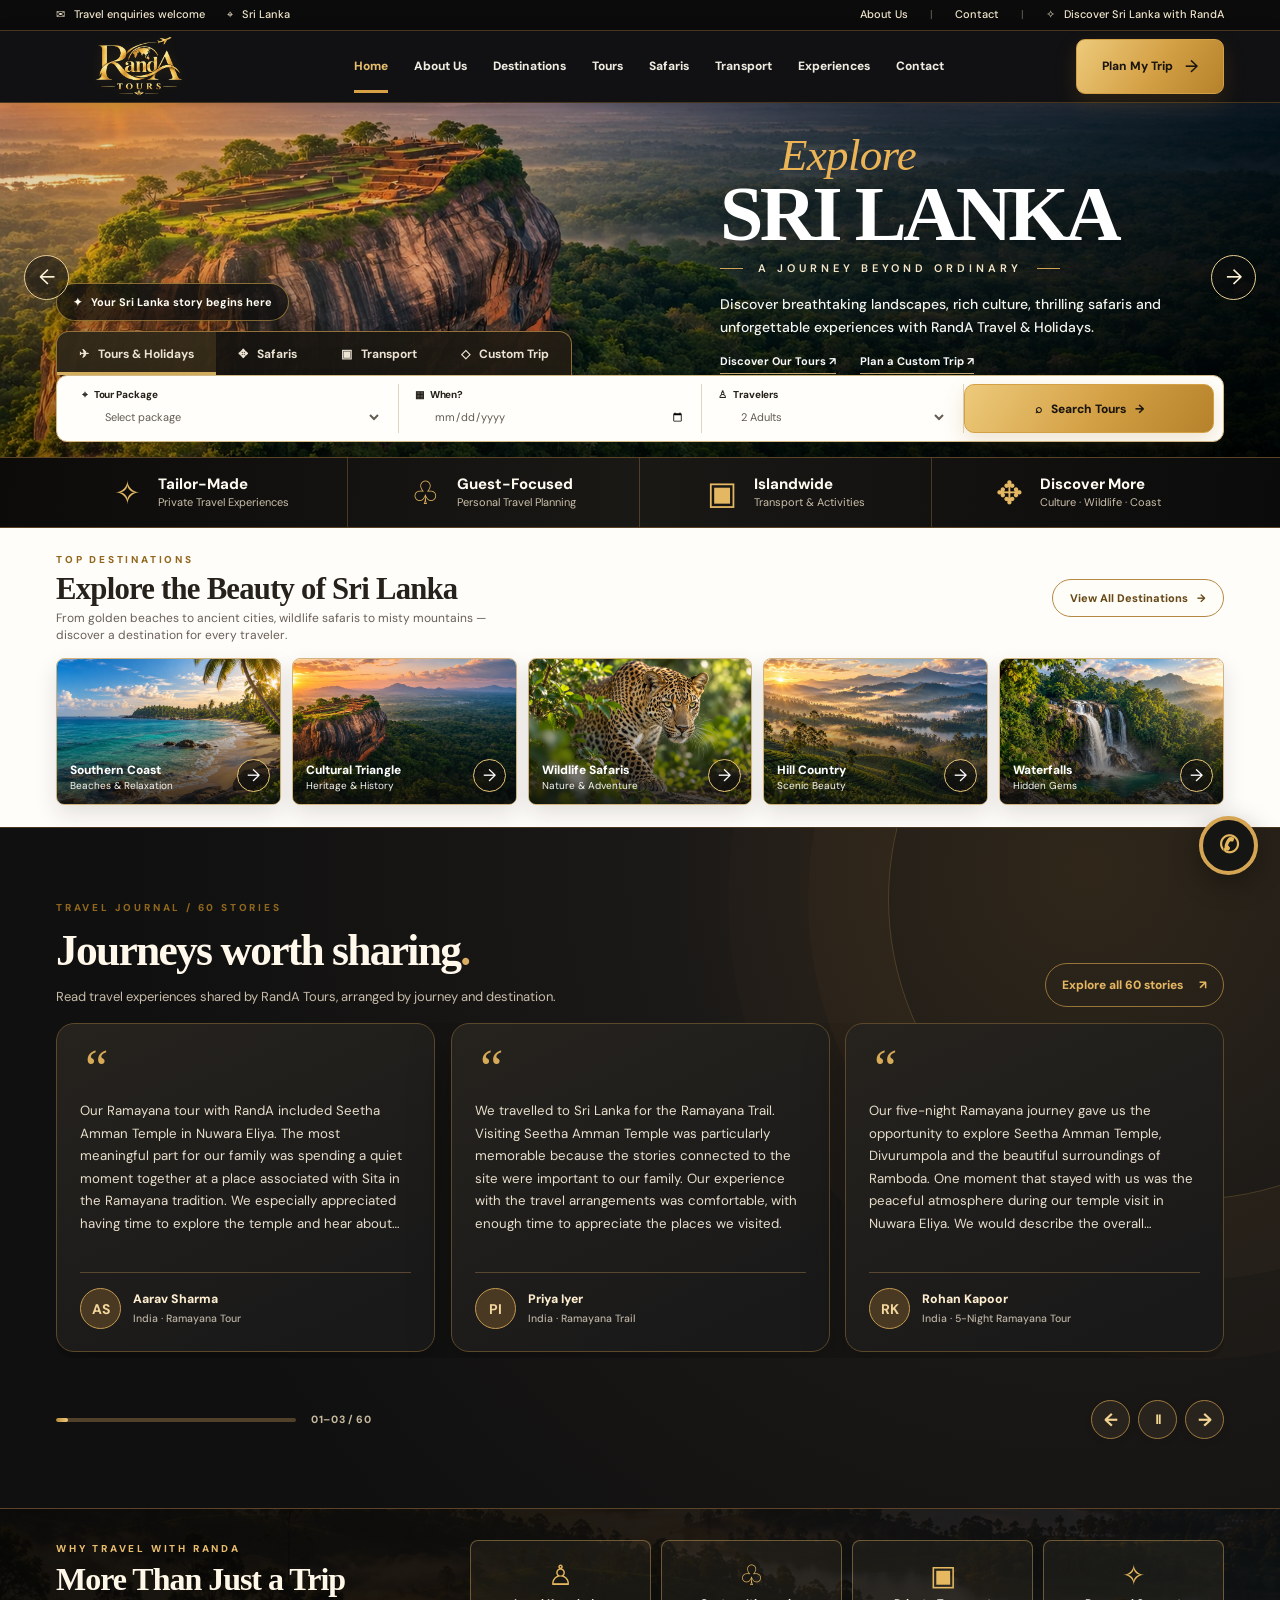
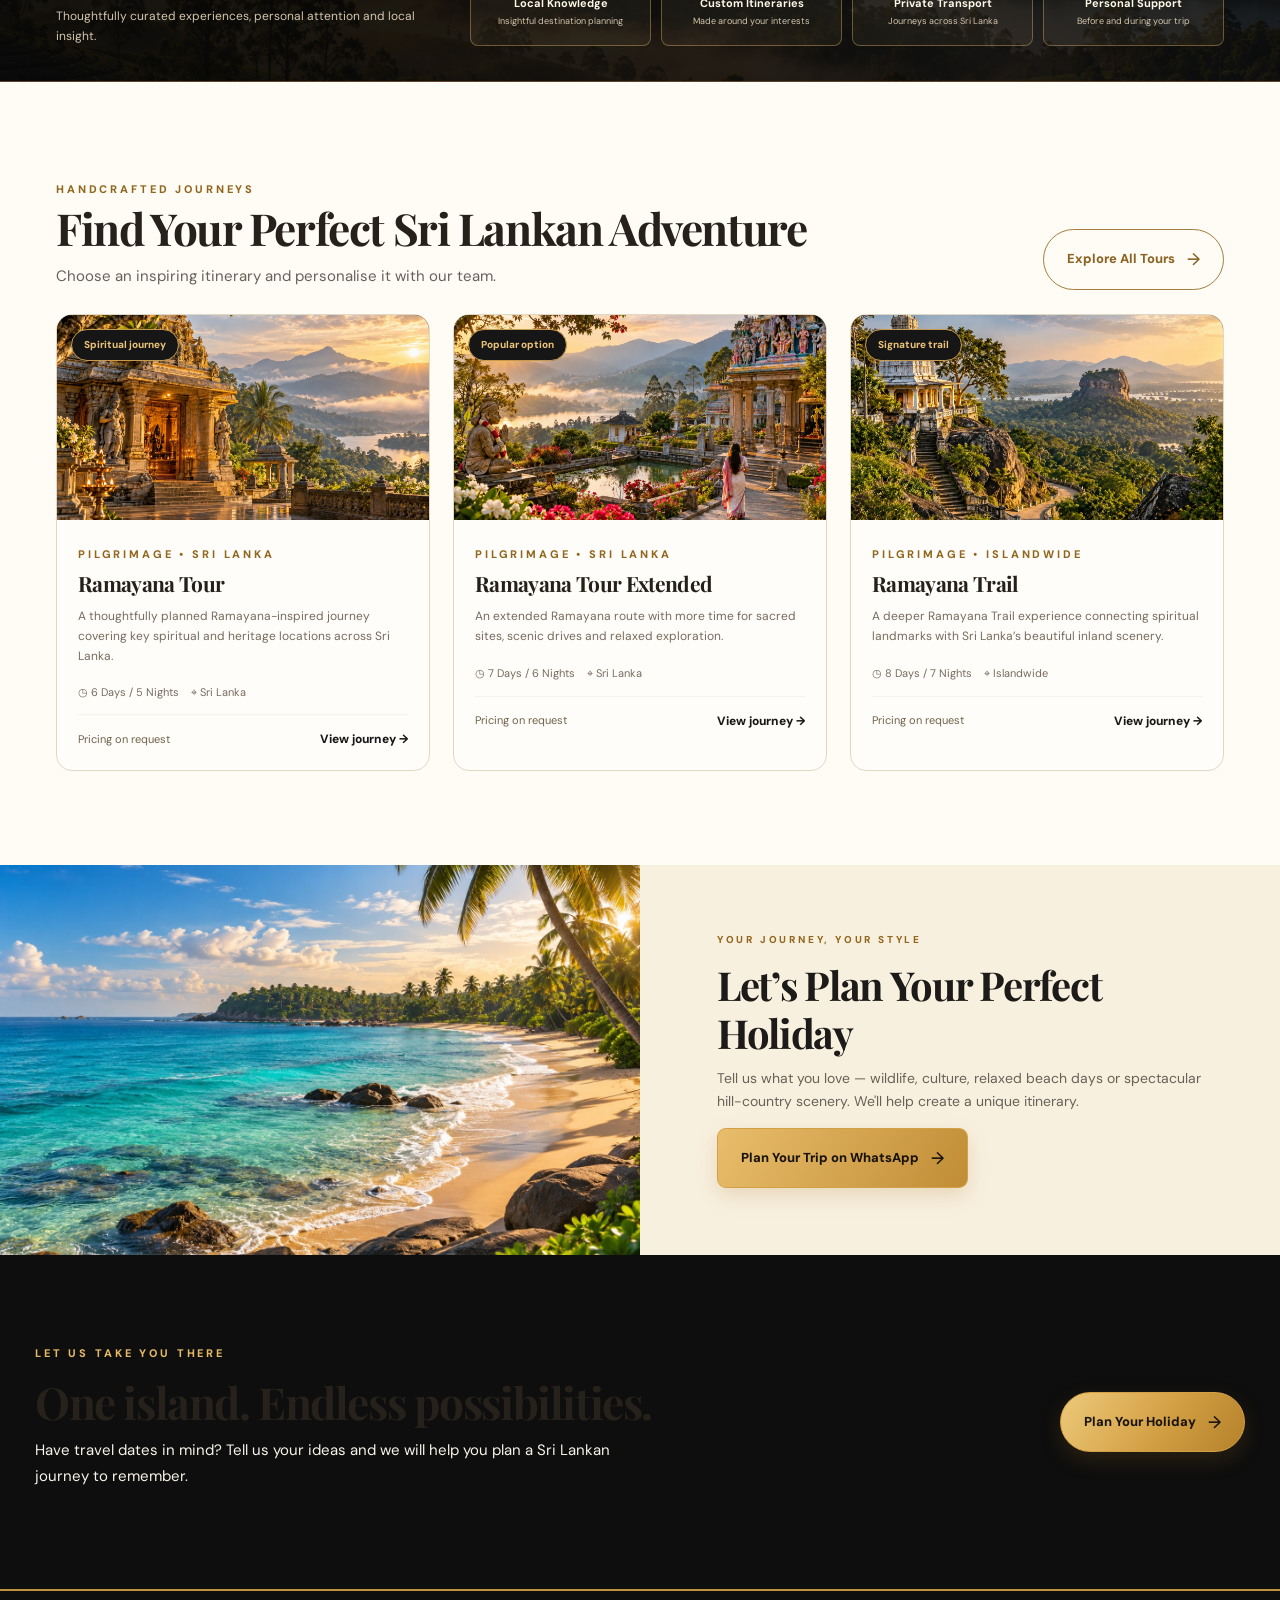
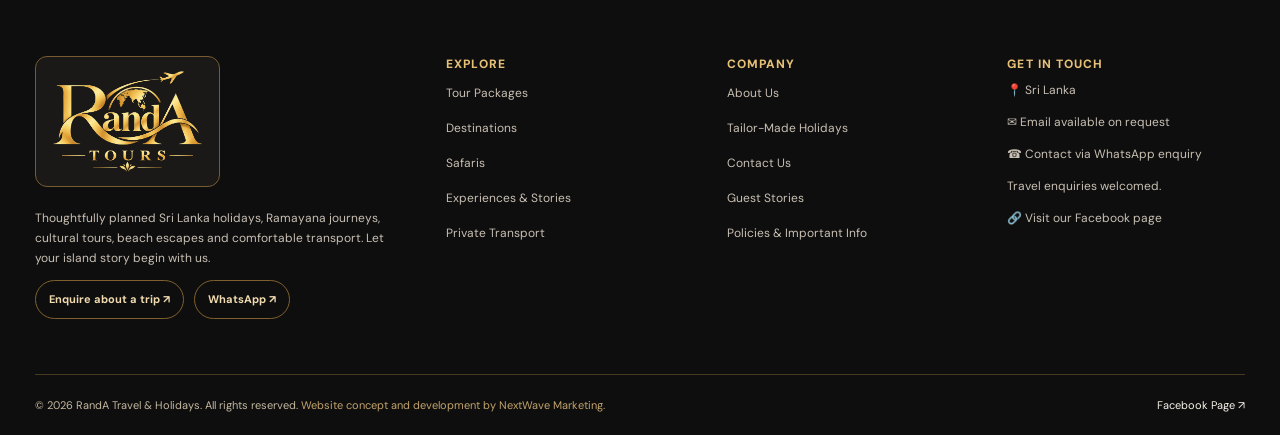
==== index.html @ b21bb161 "Add files via upload" ====
<!doctype html>
<html lang="en"><head><meta charset="UTF-8"><meta name="viewport" content="width=device-width, initial-scale=1"><meta name="description" content="Explore tailor-made Sri Lanka holidays, wildlife safaris, private tours and transport with RandA Travel & Holidays."><meta name="theme-color" content="#111113"><meta property="og:title" content="Luxury Sri Lanka Tours, Safaris & Private Travel | RandA Travel & Holidays"><meta property="og:description" content="Explore tailor-made Sri Lanka holidays, wildlife safaris, private tours and transport with RandA Travel & Holidays."><meta property="og:type" content="website"><meta property="og:image" content="assets/images/hero.webp"><title>Luxury Sri Lanka Tours, Safaris & Private Travel | RandA Travel & Holidays</title><link rel="icon" href="assets/images/favicon.png" type="image/png"><link rel="preload" href="assets/images/hero.webp" as="image"><link rel="stylesheet" href="assets/css/style.css"><link rel="stylesheet" href="assets/css/reference.css"><link rel="stylesheet" href="assets/css/reviews-experiences.css"><link rel="stylesheet" href="assets/css/stories.css"><link rel="stylesheet" href="assets/css/black-gold.css"><link rel="stylesheet" href="assets/css/motion-studio.css"><script defer src="assets/js/config.js"></script><script defer src="assets/js/data.js"></script><script defer src="assets/js/reviews.js"></script><script defer src="assets/js/app.js"></script><script defer src="assets/js/motion-studio.js"></script></head><body data-page="home"><div id="site-header"></div><main id="main"></main><div id="site-footer"></div></body></html>
---- assets/css/style.css ----
@import url('https://fonts.googleapis.com/css2?family=DM+Sans:wght@400;500;600;700;800&family=Manrope:wght@400;500;600;700;800&family=Playfair+Display:wght@400;500;600;700;800&display=swap');
:root{--green:#191817;--forest:#0c0c0d;--green2:#2a2723;--mint:#f7f3ea;--gold:#d6ad61;--sand:#f7f4ee;--cream:#fffdfa;--ink:#0c0c0d;--body:#453d30;--line:#f7f3ea;--shadow:0 18px 65px rgba(25,24,23,.09);--radius:18px;--display:'Playfair Display',Georgia,serif;--sans:'DM Sans','Manrope',Arial,sans-serif}
*{box-sizing:border-box}html{scroll-behavior:smooth}body{margin:0;background:white;color:var(--ink);font:15px/1.68 var(--sans);-webkit-font-smoothing:antialiased}img{max-width:100%;display:block}a{text-decoration:none;color:inherit}button,input,select,textarea{font:inherit}button{cursor:pointer}button,input,select,textarea{outline-offset:3px}::selection{background:var(--gold);color:var(--forest)}.container{width:min(1210px,calc(100% - 48px));margin:auto}.sm-container{width:min(1000px,calc(100% - 48px));margin:auto}.section{padding:94px 0}.section.tight{padding:65px 0}.section.cream{background:var(--sand)}.section.green-bg{background:var(--forest);color:#fff}.section-head{display:flex;align-items:flex-end;justify-content:space-between;gap:20px;margin-bottom:32px}.section-head p{max-width:510px;margin:10px 0 0}.eyebrow{text-transform:uppercase;letter-spacing:.26em;font-size:11px;font-weight:800;color:var(--green2)}.eyebrow.gold{color:var(--gold)}h1,h2,h3,h4,p{margin-top:0}h1,h2,h3{letter-spacing:-.032em}h1,h2,h3,.serif{font-family:var(--display)}h1{font-size:clamp(48px,6vw,88px);font-weight:700;line-height:1.12}h2{font-size:clamp(31px,3.45vw,49px);line-height:1.2;margin-bottom:10px}h3{font-size:22px;line-height:1.25;margin-bottom:8px}h4{font-size:16px;margin-bottom:8px}p{color:var(--body)}.white p,.dark-section p,.green-bg p{color:#f7f3ea}.lead{font-size:17px;line-height:1.85}.accent{color:var(--gold)}.green-text{color:var(--green)}.muted{color:#6f6149}.btn{border:1px solid transparent;display:inline-flex;align-items:center;justify-content:center;gap:12px;font-size:13px;font-weight:800;padding:15px 23px;border-radius:100px;transition:transform .2s,background .2s,box-shadow .2s;white-space:nowrap}.btn:hover{transform:translateY(-2px)}.btn.primary{background:var(--green);color:white}.btn.primary:hover{background:#2a2723;box-shadow:0 10px 20px rgba(25,24,23,.17)}.btn.goldbtn{background:#e5bd71;color:#191817}.btn.line{border-color:#e1d9c9;background:transparent;color:var(--green)}.btn.line:hover{background:#f7f3ea}.btn.whitebtn{background:white;color:var(--green)}.btn.glass{color:white;border:1px solid rgba(255,255,255,.55);background:rgba(255,255,255,.1)}.btn.small{padding:10px 17px}.btn.arrow::after{content:'→';font-size:17px;font-weight:500}.pill{display:inline-flex;align-items:center;gap:7px;padding:7px 12px;background:#f7f3ea;color:var(--green);font-size:11px;font-weight:800;border-radius:100px}.meta{color:#6f6149;font-size:12px}.divider{border:0;border-top:1px solid var(--line);margin:24px 0}.tiny-note{color:#6f6149;font-size:11px}
/* header */
.top-strip{background:#191817;color:#f7f3ea;font-size:11px;padding:8px 0}.top-strip .container{display:flex;justify-content:space-between;gap:20px}.top-strip span{margin-right:16px}.top-strip a:hover{color:var(--gold)}.header{position:relative;z-index:40;background:white;border-bottom:1px solid #f7f3ea}.header .container{display:flex;align-items:center;justify-content:space-between;min-height:78px;gap:20px}.logo{display:flex;align-items:center;flex-shrink:0}.logo img{width:185px;height:auto}.main-nav{display:flex;align-items:center;gap:23px}.main-nav a{font-weight:700;font-size:12px;color:#2a2723;transition:color .2s;white-space:nowrap}.main-nav a:hover,.main-nav a.active{color:var(--green2)}.main-nav a.active{position:relative}.main-nav a.active::after{content:'';position:absolute;height:2px;bottom:-10px;left:0;right:0;background:var(--green2)}.head-actions{display:flex;align-items:center;gap:13px}.nav-toggle{display:none;border:0;background:#f7f3ea;border-radius:10px;padding:10px;color:var(--green)}.header .head-actions .btn{padding:12px 18px;font-size:12px}.wa-circle{position:fixed;z-index:70;right:22px;bottom:25px;width:59px;height:59px;border:4px solid #fff;border-radius:50%;background:#453d30;color:#fff;display:grid;place-items:center;box-shadow:0 9px 30px #0c0c0d44;font-size:24px;font-weight:900;transition:transform .2s}.wa-circle:hover{transform:scale(1.07)}
/* hero */
.hero{position:relative;min-height:618px;display:flex;align-items:center;background:#0c0c0d url('../images/hero.webp') center 50% / cover no-repeat;color:#fff;overflow:visible}.hero::before{content:'';position:absolute;inset:0;background:linear-gradient(90deg,rgba(12,12,13,.93) 0%,rgba(12,12,13,.76) 33%,rgba(12,12,13,.28) 68%,rgba(12,12,13,.06) 100%)}.hero::after{content:'';position:absolute;bottom:0;left:0;right:0;height:120px;background:linear-gradient(transparent,rgba(12,12,13,.26));pointer-events:none}.hero .container{z-index:1;position:relative;padding:64px 0 110px}.hero h1{max-width:710px;margin:12px 0 18px}.hero h1 .word{display:block;color:#e7bc71}.hero p{max-width:515px;color:#f7f3ea;font-size:16px;line-height:1.85;margin-bottom:28px}.hero-buttons{display:flex;flex-wrap:wrap;gap:12px}.hero .mini-proof{display:flex;gap:29px;margin-top:40px;flex-wrap:wrap}.hero .mini-proof span{display:flex;align-items:center;gap:10px;color:#f7f3ea;font-weight:700;font-size:12px}.hero .mini-proof b{font-size:20px;font-weight:400;color:#e8bf78}.hero-decoration{position:absolute;right:3%;top:49%;z-index:1;transform:rotate(-12deg);font-family:var(--display);font-style:italic;color:#fff9d7;font-size:30px;opacity:.83;text-align:center}.search-wrap{position:relative;z-index:5;margin-top:-65px}.search-panel{background:white;box-shadow:0 20px 54px rgba(12,12,13,.14);border:1px solid #f7f3ea;border-radius:17px;padding:19px;display:grid;grid-template-columns:1.35fr 1fr .85fr auto;gap:12px;align-items:end}.field{display:flex;flex-direction:column;gap:7px}.field label{font-size:10px;letter-spacing:.11em;text-transform:uppercase;color:#6f6149;font-weight:800}.field input,.field select,.field textarea{border:1px solid #f7f3ea;background:#f7f3ea;border-radius:10px;color:#191817;padding:13px 12px;width:100%;min-height:48px;font-size:13px}.field textarea{min-height:125px;resize:vertical}.field input:focus,.field select:focus,.field textarea:focus{border-color:var(--green2);outline:2px solid #f7f3ea}.search-panel .btn{height:48px;border-radius:11px}.hero-small{min-height:340px;background:linear-gradient(90deg,rgba(12,12,13,.86),rgba(12,12,13,.20)),url('../images/hero-alt.webp') center / cover;display:flex;align-items:center;color:#fff}.hero-small .container{padding:65px 0}.hero-small h1{font-size:clamp(38px,5vw,66px);margin:12px 0}.hero-small p{max-width:510px;color:#f7f3ea}.breadcrumb{font-size:11px;color:#e1d9c9;margin-top:14px}.breadcrumb a:hover{color:#fff}
/* cards */
.services-grid{display:grid;grid-template-columns:repeat(4,1fr);gap:19px}.service-card{border:1px solid var(--line);border-radius:16px;overflow:hidden;background:white;transition:transform .2s,box-shadow .2s}.service-card:hover,.tour-card:hover,.destination-card:hover{transform:translateY(-5px);box-shadow:var(--shadow)}.service-card img{width:100%;height:160px;object-fit:cover}.service-card .content{padding:21px 20px 24px}.service-card .content p{font-size:12px;margin-bottom:0}.service-card h3{font-size:20px}.service-icon{display:inline-flex;align-items:center;justify-content:center;background:var(--mint);border-radius:12px;width:35px;height:35px;color:var(--green);font-size:20px;margin-bottom:11px}.link-arrow{color:var(--green);font-size:12px;font-weight:800;display:inline-flex;gap:9px;align-items:center}.link-arrow:hover{gap:15px}.tour-grid{display:grid;grid-template-columns:repeat(3,1fr);gap:23px}.tour-card{border-radius:16px;border:1px solid #f7f3ea;background:#fff;overflow:hidden;transition:transform .2s,box-shadow .2s}.tour-card .image{height:205px;position:relative;overflow:hidden}.tour-card .image img{width:100%;height:100%;object-fit:cover;transition:transform .5s}.tour-card:hover .image img{transform:scale(1.045)}.tour-card .image .floating-label{position:absolute;top:14px;left:14px;background:#fff9e8;color:#604b23;font-size:10px;font-weight:800;padding:7px 12px;border-radius:100px}.tour-card .content{padding:21px}.tour-card h3{font-size:21px;margin:4px 0 10px}.tour-card .content p{font-size:12px;min-height:42px;margin-bottom:16px}.tour-tags{display:flex;gap:12px;flex-wrap:wrap;color:#6f6149;font-size:11px;margin-bottom:13px}.tour-card .foot{border-top:1px solid #f7f3ea;padding-top:14px;display:flex;align-items:center;justify-content:space-between}.destination-grid{display:grid;grid-template-columns:repeat(4,1fr);gap:18px}.destination-card{height:275px;position:relative;overflow:hidden;border-radius:16px;transition:transform .2s,box-shadow .2s;background:#ddd}.destination-card img{width:100%;height:100%;object-fit:cover;transition:transform .5s}.destination-card:hover img{transform:scale(1.08)}.destination-card::after{content:'';position:absolute;inset:0;background:linear-gradient(0deg,rgba(12,12,13,.88),transparent 63%)}.destination-card .content{position:absolute;left:20px;right:20px;bottom:18px;color:#fff;z-index:1}.destination-card h3{margin-bottom:2px}.destination-card .content span{font-size:11px;color:#f7f3ea}.destination-card .corner{position:absolute;right:20px;bottom:23px;color:white;z-index:1;border:1px solid #ffffffa8;border-radius:50%;width:25px;height:25px;display:grid;place-items:center}.features{display:grid;grid-template-columns:repeat(4,1fr);gap:20px}.feature{padding:0 15px;border-left:1px solid #f7f3ea}.feature:first-child{border-left:0}.feature .icon{display:grid;place-items:center;background:#f7f3ea;color:var(--green);font-size:22px;width:48px;height:48px;border-radius:15px;margin-bottom:18px}.feature h3{font-family:var(--sans);font-weight:800;font-size:14px}.feature p{font-size:12px;margin:0}
/* sections */
.banner-split{display:grid;grid-template-columns:1fr 1fr;min-height:440px;background:#f8f4ea}.banner-split .photo{background:url('../images/hero-card.webp') center / cover}.banner-split .copy{padding:65px min(6vw,80px);display:flex;justify-content:center;flex-direction:column}.banner-split .copy h2{max-width:485px}.banner-split .copy p{max-width:500px}.dark-cta{position:relative;background:linear-gradient(90deg,#0c0c0d 2%,#191817dd 58%,#0c0c0d6e),url('../images/hero-alt.webp') center / cover;color:#fff;padding:85px 0}.dark-cta .container{display:flex;gap:25px;justify-content:space-between;align-items:center}.dark-cta h2{max-width:620px;margin:10px 0}.dark-cta p{max-width:590px;color:#f7f3ea}.stats-band{background:#f7f3ea;padding:30px 0}.stats-grid{display:grid;grid-template-columns:repeat(4,1fr);gap:25px}.stats-grid .stat{display:flex;align-items:center;gap:15px}.stats-grid .stat b{font-size:13px;color:var(--green)}.stats-grid .stat p{font-size:11px;margin:0}.stats-grid .icon{font-size:26px;color:var(--green)}.mission{display:grid;grid-template-columns:1.05fr .95fr;align-items:center;gap:60px}.mission .image{border-radius:22px;overflow:hidden;min-height:450px}.mission .image img{height:450px;object-fit:cover;width:100%}.check-grid{display:grid;grid-template-columns:repeat(2,1fr);gap:12px;margin:23px 0}.check-grid span{font-size:12px;font-weight:700;color:#2a2723}.check-grid span::before{content:'✓';margin-right:10px;color:var(--green)}.microcopy{font-size:12px;color:#98876a}.notice{padding:14px 18px;border-radius:12px;border:1px solid #f7f3ea;background:#fbfaf5;font-size:12px;color:#453d30}
/* page filtering */
.filters{display:flex;align-items:center;gap:9px;flex-wrap:wrap;margin:27px 0 30px}.filter-btn{padding:9px 17px;border:1px solid #f7f3ea;border-radius:100px;background:white;color:#6f6149;font-size:12px;font-weight:700}.filter-btn.active,.filter-btn:hover{background:var(--green);color:#fff;border-color:var(--green)}.toolbar{display:flex;justify-content:space-between;align-items:center;gap:14px;margin-bottom:20px}.toolbar input,.toolbar select{padding:12px 15px;border:1px solid var(--line);border-radius:10px;background:white;min-width:250px}.empty{padding:32px;background:var(--sand);border-radius:12px;text-align:center;grid-column:1/-1}.empty p{margin:0}
/* tour details */
.detail-header{display:flex;justify-content:space-between;align-items:start;gap:20px;padding:42px 0 20px}.detail-header h1{font-size:48px;margin:12px 0}.detail-header .btn{margin-top:24px}.detail-photo{height:450px;border-radius:22px;overflow:hidden}.detail-photo img{height:100%;width:100%;object-fit:cover}.detail-grid{display:grid;grid-template-columns:minmax(0,1fr) 350px;gap:44px;align-items:start;margin-top:50px}.detail-text h2{font-size:32px;margin:38px 0 14px}.detail-text h2:first-child{margin-top:0}.detail-text p{font-size:14px}.highlights-grid{display:grid;grid-template-columns:1fr 1fr;gap:13px;margin:20px 0}.highlight{background:#f7f3ea;border-radius:12px;padding:16px;display:flex;gap:12px;align-items:center;font-weight:700;font-size:12px;color:#2a2723}.highlight::before{content:'✦';color:#daa957}.day{border-bottom:1px solid var(--line);padding:17px 0}.day summary{cursor:pointer;font-weight:800;font-size:14px;list-style:none;display:flex;justify-content:space-between}.day summary::after{content:'+';color:var(--green);font-size:24px;line-height:1}.day[open] summary::after{content:'−'}.day p{padding-top:10px;margin:0}.sticky-book{position:sticky;top:26px;background:#fff;border:1px solid var(--line);box-shadow:var(--shadow);border-radius:19px;padding:28px}.sticky-book h3{font-size:24px}.sticky-book p{font-size:12px}.sticky-book .field{margin-top:14px}.sticky-book button{margin-top:16px;width:100%}
/* contact / transport */
.contact-grid{display:grid;grid-template-columns:1fr 1fr;gap:50px}.form-card{padding:34px;background:white;border-radius:22px;box-shadow:var(--shadow);border:1px solid var(--line)}.form-card h3{font-size:28px}.form-grid{display:grid;grid-template-columns:1fr 1fr;gap:15px}.form-card .field{margin-bottom:16px}.form-card .full{grid-column:1/-1}.contact-detail{display:flex;align-items:center;gap:15px;padding:18px 0;border-bottom:1px solid var(--line)}.contact-detail .badge-icon{background:var(--mint);width:47px;height:47px;border-radius:14px;display:grid;place-items:center;color:var(--green);font-size:21px}.contact-detail p{margin:0;font-size:12px}.vehicle-grid{display:grid;grid-template-columns:repeat(3,1fr);gap:20px}.vehicle-card{padding:30px;border:1px solid var(--line);border-radius:18px;background:#fff}.vehicle-card .bigicon{font-size:43px;margin-bottom:17px}.vehicle-card p{font-size:13px;min-height:68px}.faq-list{max-width:830px}.faq-list details{padding:20px 0;border-bottom:1px solid var(--line)}.faq-list summary{cursor:pointer;font-weight:800;list-style:none;display:flex;justify-content:space-between;gap:20px}.faq-list summary::after{content:'+';font-size:22px;color:var(--green)}.faq-list details[open] summary::after{content:'−'}.faq-list p{font-size:13px;max-width:720px;margin:12px 0 0}.split-2{display:grid;grid-template-columns:1fr 1fr;gap:40px;align-items:center}.image-round{border-radius:20px;overflow:hidden}.image-round img{width:100%;height:350px;object-fit:cover}
/* footer */
.footer{background:#0c0c0d;color:#f7f3ea;padding:65px 0 0}.footer-grid{display:grid;grid-template-columns:1.55fr 1fr 1fr 1fr;gap:43px;padding-bottom:55px}.footer h4{font:800 12px var(--sans);color:#fdfdfc;letter-spacing:.09em;text-transform:uppercase}.footer p{color:#c4b598;font-size:12px}.footer-logo{background:#fff;border-radius:12px;padding:9px;display:inline-block;margin-bottom:13px}.footer-logo img{width:153px}.footer ul{list-style:none;padding:0;margin:0}.footer li{margin-bottom:10px}.footer li a{font-size:12px;color:#e1d9c9}.footer li a:hover{color:#fff}.footer-bottom{padding:21px 0;border-top:1px solid #ffffff2a;font-size:11px;color:#c4b598;display:flex;justify-content:space-between;gap:20px}.footer-bottom a{color:#f7f3ea}.footer-cta{display:flex;gap:10px;flex-wrap:wrap}.footer-cta a{display:inline-flex;align-items:center;padding:9px 13px;border:1px solid #453d30;border-radius:100px;color:#f7f3ea;font-size:11px;font-weight:700}.footer-cta a:hover{background:#2a2723}
/* transitions */
.reveal{opacity:0;transform:translateY(18px);transition:opacity .65s,transform .65s}.reveal.visible{opacity:1;transform:none}.skip-link{position:absolute;top:-100px;left:10px;background:white;color:#000;padding:10px;z-index:999}.skip-link:focus{top:10px}
@media(max-width:1050px){.container{width:min(1160px,calc(100% - 34px))}.main-nav{gap:13px}.main-nav a{font-size:11px}.logo img{width:150px}.services-grid{grid-template-columns:repeat(2,1fr)}.tour-grid{grid-template-columns:repeat(2,1fr)}.destination-grid{grid-template-columns:repeat(3,1fr)}.footer-grid{grid-template-columns:1.5fr 1fr 1fr;gap:28px}.footer-grid>div:last-child{grid-column:1/-1}.mission{gap:30px}}
@media(max-width:760px){h1{font-size:clamp(42px,10vw,60px)}.section{padding:64px 0}.section.tight{padding:48px 0}.top-strip{display:none}.header .container{min-height:69px}.logo img{width:157px}.header .head-actions .btn{display:none}.nav-toggle{display:block}.main-nav{position:absolute;top:69px;left:0;right:0;display:none;background:white;flex-direction:column;padding:16px 20px 24px;align-items:stretch;gap:0;box-shadow:0 18px 28px #0c0c0d20}.main-nav.open{display:flex}.main-nav a{font-size:14px;padding:11px;border-bottom:1px solid #f7f3ea}.main-nav a.active::after{display:none}.hero{min-height:560px;background-position:63% center}.hero::before{background:linear-gradient(90deg,rgba(12,12,13,.85),rgba(12,12,13,.52)),linear-gradient(0deg,rgba(12,12,13,.25),transparent)}.hero .container{padding:62px 0 96px}.hero h1{max-width:550px}.hero p{font-size:14px}.hero-decoration{display:none}.hero .mini-proof{margin-top:28px;gap:15px}.hero .mini-proof span{font-size:11px}.search-panel{grid-template-columns:1fr 1fr;gap:12px}.search-panel .btn{grid-column:1/-1}.search-wrap{margin-top:-58px}.hero-small{min-height:300px}.section-head{align-items:flex-start;flex-direction:column}.services-grid{gap:13px}.service-card img{height:135px}.tour-grid{gap:14px}.tour-card .image{height:175px}.destination-grid{grid-template-columns:repeat(2,1fr)}.features{grid-template-columns:repeat(2,1fr);gap:24px}.feature:nth-child(3){border-left:0}.banner-split,.mission,.split-2,.contact-grid{grid-template-columns:1fr}.banner-split .photo{min-height:310px}.banner-split .copy{padding:43px 25px}.dark-cta .container{flex-direction:column;align-items:flex-start}.stats-grid{grid-template-columns:1fr 1fr}.detail-header{flex-direction:column}.detail-header h1{font-size:40px}.detail-photo{height:320px}.detail-grid{grid-template-columns:1fr;gap:22px}.sticky-book{position:static}.vehicle-grid{grid-template-columns:1fr}.footer-grid{grid-template-columns:1fr 1fr;gap:27px}.footer-grid>div:first-child{grid-column:1/-1}.footer-grid>div:last-child{grid-column:auto}.footer-bottom{flex-direction:column}.wa-circle{height:53px;width:53px;right:13px;bottom:17px}}
@media(max-width:480px){.container,.sm-container{width:calc(100% - 30px)}.hero{min-height:605px}.hero .container{padding:50px 0 123px}.hero h1{font-size:47px}.hero-buttons .btn{font-size:12px;padding:13px 16px}.hero .mini-proof{gap:12px}.hero .mini-proof span:last-child{display:none}.search-panel{grid-template-columns:1fr;padding:14px;gap:9px}.search-panel .btn{grid-column:1}.section{padding:54px 0}.services-grid{grid-template-columns:1fr 1fr;gap:11px}.service-card img{height:112px}.service-card .content{padding:14px}.service-card h3{font-size:16px}.service-card p{font-size:11px}.service-card .service-icon{width:29px;height:29px;font-size:16px;margin-bottom:6px}.tour-grid{grid-template-columns:1fr}.tour-card .image{height:220px}.destination-card{height:235px}.features{grid-template-columns:1fr 1fr;gap:20px}.feature{padding:0 6px;border:0}.feature .icon{width:40px;height:40px}.stats-grid{gap:13px}.stats-grid .stat{gap:7px}.stats-grid .icon{font-size:19px}.form-grid{grid-template-columns:1fr}.form-card{padding:22px}.contact-grid{gap:25px}.toolbar{flex-direction:column;align-items:stretch}.toolbar input,.toolbar select{width:100%}.detail-photo{height:260px}.highlights-grid{grid-template-columns:1fr}.footer-grid{grid-template-columns:1fr 1fr}.footer-grid>div:first-child{grid-column:1/-1}.footer h4{font-size:11px}}
@media(prefers-reduced-motion:reduce){*,*::before,*::after{animation:none!important;transition:none!important;scroll-behavior:auto!important}.reveal{opacity:1;transform:none}}


/* RandA 2026 premium photo and reveal enhancements */
.hero{background-image:linear-gradient(90deg,rgba(12,12,13,.82) 0%,rgba(12,12,13,.48) 53%,rgba(12,12,13,.13) 100%),url('../images/hero.webp');background-size:cover;background-position:center calc(50% + var(--hero-shift,0px));will-change:background-position}
.hero-small{background-size:cover!important;background-position:center!important}
.service-card img,.tour-card img,.destination-card img,.image-round img,.detail-photo img{image-rendering:auto;backface-visibility:hidden;transform:scale(1);transition:transform .85s cubic-bezier(.22,1,.36,1),filter .8s ease}
.service-card:hover img,.tour-card:hover img,.destination-card:hover img{transform:scale(1.055);filter:saturate(1.08)}
.reveal{opacity:0;transform:translate3d(0,32px,0);filter:blur(4px);transition:opacity .75s cubic-bezier(.16,1,.3,1),transform .82s cubic-bezier(.16,1,.3,1),filter .8s ease;transition-delay:var(--reveal-delay,0ms)}
.reveal.visible{opacity:1;transform:translate3d(0,0,0);filter:blur(0)}
.btn{transition:transform .28s ease,background .28s ease,box-shadow .28s ease,border-color .28s ease}
.btn:hover{transform:translateY(-2px);box-shadow:0 10px 25px #19181725}
/* Guest story section – demo placeholders are never presented as verified reviews */
.traveler-stories{background:#f7f5ef;position:relative;overflow:hidden}
.traveler-stories:before{content:'';position:absolute;top:-180px;right:-120px;height:480px;width:480px;background:radial-gradient(circle,#f7f3ea 0%,transparent 68%);pointer-events:none}
.review-top{display:flex;align-items:center;justify-content:space-between;gap:50px;position:relative}
.review-topcopy{max-width:730px}.review-topcopy h2{margin:12px 0 16px;font-size:clamp(38px,4vw,58px);line-height:1.08}.review-topcopy>p{max-width:500px}
.review-warning{margin-top:22px;padding:14px 17px;max-width:680px;border-radius:12px;background:#fffdf8;border:1px solid #dfd1b0;color:#6e654d;font-size:12px;line-height:1.65}
.review-sig{min-width:260px;display:flex;flex-direction:column;align-items:center;text-align:center;color:#191817;gap:8px}
.review-sig .review-ornament{font-size:70px;color:#cba552;line-height:.55}.review-sig>span:not(.review-ornament){font-family:var(--serif);font-size:33px;font-style:italic;line-height:1.02}.review-sig small{letter-spacing:.16em;font-size:10px;font-weight:800;margin-top:14px;color:#8c8b75}
.reviews-toolbar{display:flex;justify-content:space-between;align-items:center;gap:15px;margin:36px 0 19px}.review-count{display:flex;align-items:center;gap:9px;color:#453d30;font-size:12px;font-weight:700}.review-count-dot{background:#d9b975;width:8px;height:8px;border-radius:100%}
.review-actions{display:flex;gap:10px}.review-arrow{background:#fff;border:1px solid #e1d9c9;border-radius:100%;width:42px;height:42px;display:grid;place-items:center;color:#2a2723;font-size:19px;cursor:pointer;transition:background .25s,transform .25s}.review-arrow:hover:not(:disabled){background:#191817;color:#fff;transform:translateY(-2px)}.review-arrow:disabled{opacity:.37;cursor:not-allowed}
.reviews-grid{display:grid;grid-template-columns:repeat(3,minmax(0,1fr));gap:17px}.reviews-grid.expanded{row-gap:18px}
.review-card{position:relative;background:#fff;border:1px solid #eae9e2;box-shadow:0 12px 34px #1918170b;border-radius:20px;padding:30px 28px;display:flex;flex-direction:column;min-height:258px;overflow:hidden;transition:box-shadow .3s ease,border-color .3s ease,transform .75s ease,opacity .7s ease,filter .7s ease}
.review-card:hover{box-shadow:0 20px 50px #2a27231a;border-color:#e1d9c9}.review-card-top{display:flex;align-items:center;justify-content:space-between;margin-bottom:13px}.review-quote{font:normal 58px var(--serif);color:#c9a76a;line-height:.6}.review-status{background:#f5f1e6;color:#80673c;border-radius:100px;padding:8px 10px;font-size:9px;letter-spacing:.09em;font-weight:800}
.review-text{font:normal 16px/1.65 var(--serif);color:#191817;flex:1;margin:10px 0 26px}.review-person{display:flex;align-items:center;gap:12px;border-top:1px solid #f0f0e8;padding-top:16px}.review-avatar{display:grid;place-items:center;width:44px;height:44px;border-radius:50%;background:#f7f3ea;color:#2a2723;font:700 19px var(--serif)}.review-person strong{display:block;font-size:12px;color:#191817}.review-person span:not(.review-avatar){display:block;color:#98876a;font-size:11px;margin-top:4px}
.review-bottom{display:flex;align-items:center;justify-content:space-between;gap:20px;padding-top:24px}.review-bottom>span{color:#98876a;font-size:11px;max-width:530px;line-height:1.7}
@media(max-width:850px){.reviews-grid{grid-template-columns:repeat(2,minmax(0,1fr))}.review-top{align-items:flex-start;gap:25px}.review-sig{min-width:170px}}
@media(max-width:650px){.review-top{display:block}.review-sig{display:none}.reviews-grid{grid-template-columns:1fr}.review-bottom{align-items:stretch;flex-direction:column}.review-bottom .btn{justify-content:center}.review-card{min-height:235px}.review-topcopy h2{font-size:39px}.hero{background-position:65% calc(50% + var(--hero-shift,0px))}}
@media(prefers-reduced-motion:reduce){.reveal,.reveal.visible{opacity:1;transform:none;filter:none;transition:none!important}.hero{will-change:auto}.service-card img,.tour-card img,.destination-card img,.btn{transition:none!important}}
/* Fix original inline-anchor sizing: enforce 205px photographic card covers. */
.tour-card .image{display:block;height:205px}
.tour-card .image img{display:block;width:100%;height:100%;object-fit:cover}

/* Premium first-fold motion: gentle, one-time entrances with reduced-motion fallback. */
@keyframes heroRise{from{opacity:0;transform:translateY(22px)}to{opacity:1;transform:translateY(0)}}
.hero .eyebrow,.hero h1,.hero p,.hero-buttons,.hero .mini-proof{animation:heroRise .8s cubic-bezier(.16,1,.3,1) both}
.hero h1{animation-delay:.10s}.hero p{animation-delay:.22s}.hero-buttons{animation-delay:.30s}.hero .mini-proof{animation-delay:.45s}
@media(prefers-reduced-motion:reduce){.hero .eyebrow,.hero h1,.hero p,.hero-buttons,.hero .mini-proof{animation:none!important}}


/* RandA enhanced motion pack */
@keyframes floatY{0%,100%{transform:translateY(0)}50%{transform:translateY(-7px)}}
@keyframes pulseGlow{0%,100%{box-shadow:0 8px 24px rgba(25,24,23,.18)}50%{box-shadow:0 16px 34px rgba(212,160,67,.28)}}
@keyframes panHero{0%{background-position:center calc(50% + var(--hero-shift,0px))}100%{background-position:center calc(46% + var(--hero-shift,0px))}}
body.page-ready .header{animation:heroRise .7s cubic-bezier(.16,1,.3,1) both}
body.page-ready .ref-search-dock{animation:heroRise .85s .18s cubic-bezier(.16,1,.3,1) both}
body.page-ready .ref-trust-list{animation:heroRise .85s .28s cubic-bezier(.16,1,.3,1) both}
.ref-hero:before{animation:panHero 18s ease-in-out infinite alternate}
.tour-card,.service-card,.destination-card,.vehicle-card,.ref-dest-card,.ref-why-card,.ref-review-card{transition:transform .35s ease,box-shadow .35s ease,border-color .35s ease}
.tour-card:hover,.service-card:hover,.destination-card:hover,.vehicle-card:hover,.ref-dest-card:hover,.ref-why-card:hover,.ref-review-card:hover{transform:translateY(-8px);box-shadow:0 18px 45px rgba(25,24,23,.12)}
.ref-search-submit,.btn.goldbtn{animation:pulseGlow 4s ease-in-out infinite}
.ref-review-card:nth-child(2n){animation:floatY 7.5s ease-in-out infinite}
.ref-review-card:nth-child(2n+1){animation:floatY 8.5s ease-in-out infinite .6s}
.ref-dest-card img,.tour-card .image img,.service-card img,.destination-card img{transition:transform 1s cubic-bezier(.22,1,.36,1),filter .8s ease}
.ref-dest-card:hover img,.tour-card:hover .image img,.service-card:hover img,.destination-card:hover img{transform:scale(1.08);filter:saturate(1.08)}
@media(max-width:760px){.ref-review-card:nth-child(2n),.ref-review-card:nth-child(2n+1),.ref-search-submit,.btn.goldbtn,.ref-hero:before{animation-duration:0s;animation-iteration-count:1}}
@media(prefers-reduced-motion:reduce){.ref-hero:before,.ref-search-submit,.btn.goldbtn,.ref-review-card{animation:none!important}}


/* Final polish motion pack */
.section-head,.ref-section-title,.mission>div,.split-2>div,.contact-grid>div,.form-card{opacity:0;transform:translateY(20px);animation:heroRise .75s cubic-bezier(.16,1,.3,1) forwards}
.section-head{animation-delay:.04s}.ref-section-title{animation-delay:.08s}.mission>div:nth-child(1),.split-2>div:nth-child(1),.contact-grid>div:nth-child(1){animation-delay:.12s}.mission>div:nth-child(2),.split-2>div:nth-child(2),.contact-grid>div:nth-child(2),.form-card{animation-delay:.2s}
.main-nav a,.head-actions .btn{transition:transform .25s ease,color .25s ease,opacity .25s ease,background .25s ease}
.main-nav a:hover{transform:translateY(-1px)}
.wa-circle{animation:pulseGlow 4.5s ease-in-out infinite}
.ref-search-panel{backdrop-filter:blur(10px)}
@media(prefers-reduced-motion:reduce){.section-head,.ref-section-title,.mission>div,.split-2>div,.contact-grid>div,.form-card,.wa-circle{animation:none!important;opacity:1;transform:none}}
---- assets/css/reference.css ----
/* RandA screenshot-inspired redesign. Built as real, accessible page markup, not a UI screenshot. */
:root{--r-gold:#d7a13b;--r-dark:#0c0c0d;--r-green:#191817;--r-cream:#fffaf2}
.ref-container{width:min(1380px,calc(100% - 112px));margin:0 auto}
/* Header mirrors the reference's dark utility strip / bright primary navigation. */
.top-strip{background:linear-gradient(95deg,#191817 0%,#191817 58%,#0c0c0d 100%);padding:5px 0;color:#f7f3ea;font-weight:500;font-size:11px;min-height:31px}
.top-strip .container,.header .container{width:min(1380px,calc(100% - 112px));max-width:none}
.top-strip .container{display:flex;align-items:center;justify-content:space-between}
.top-left,.top-right{display:flex;align-items:center;gap:22px}
.top-left span,.top-right span{margin-right:0}
.top-strip a{color:#f7f3ea}.top-strip a:hover{color:#e8bb68}.top-divider{opacity:.33}
.header{box-shadow:0 1px 11px rgba(25,24,23,.06)}
.header .container{min-height:71px;gap:22px}
.header .logo img{width:166px;max-height:60px;object-fit:contain}
.header .main-nav{gap:26px}
.header .main-nav a{font-size:12px;color:#191817;font-weight:800}
.header .main-nav a.active{color:#191817}.header .main-nav a.active:after{bottom:-16px;background:#191817;height:3px}
.header .head-actions .btn.goldbtn{background:linear-gradient(135deg,#e1aa4a,#c98c25);border-radius:9px;color:white;padding:12px 25px;box-shadow:0 7px 17px #ba8f4430;font-size:12px}
.header .head-actions .btn.goldbtn:hover{background:#b67c26}
/* Hero with a true independent background photograph and usable search actions. */
.ref-hero{height:354px;position:relative;isolation:isolate;color:#fff;overflow:hidden;background:#191817 url('../images/hero-reference.webp') center 45%/cover no-repeat;transition:background-image .45s ease, background-position 1.2s ease, transform .5s ease}
.ref-hero:before{content:"";position:absolute;inset:0;z-index:-2;background:radial-gradient(circle at 14% 20%,rgba(238,188,93,.20),transparent 24%),radial-gradient(circle at 82% 18%,rgba(255,255,255,.10),transparent 28%);transform:scale(1.012);animation:heroFloat 16s ease-in-out infinite}
.ref-hero:after{content:"";position:absolute;inset:0;z-index:-1;background:linear-gradient(90deg,rgba(12,12,13,.04) 0%,rgba(12,12,13,.04) 42%,rgba(12,12,13,.47) 61%,rgba(12,12,13,.73) 100%),linear-gradient(0deg,#0c0c0d50 0%,transparent 40%)}
.ref-hero-inner{height:100%;display:flex;align-items:center;position:relative}
.ref-slide-prev,.ref-slide-next{position:absolute;z-index:3;top:43%;display:grid;place-items:center;color:white;background:#0c0c0d80;border:1px solid #ffffffe0;border-radius:50%;width:45px;height:45px;font-size:21px;line-height:1;transition:background .25s,transform .25s}
.ref-slide-prev{left:-32px}.ref-slide-next{right:-32px}.ref-slide-prev:hover,.ref-slide-next:hover{background:#191817;transform:scale(1.06)}
.ref-hero-main{display:flex;align-items:start;justify-content:flex-end;width:100%;height:100%;position:relative}
.ref-hero-copy{text-align:left;margin:27px 34px 0 0;width:min(470px,40vw)}
.ref-hero-copy .ref-script{font-family:'Brush Script MT','Segoe Script',cursive;font-style:italic;font-size:45px;color:#edb456;letter-spacing:-.015em;line-height:1.15;display:block;margin:0 0 -7px 60px;transform:rotate(-8deg)}
.ref-hero-copy h1{font-family:Georgia,'Times New Roman',serif;color:white;font-size:clamp(62px,6.1vw,103px);line-height:1;font-weight:700;letter-spacing:-.048em;margin:0 0 6px;white-space:nowrap;text-shadow:0 4px 28px #0c0c0d50}
.ref-hairline{display:flex;gap:15px;align-items:center;font-size:11px;letter-spacing:.36em;white-space:nowrap;font-weight:600;margin:2px 0 16px;color:#f7f3ea}
.ref-hairline:before,.ref-hairline:after{content:"";height:1px;width:23px;background:#d9a845;opacity:.9}
.ref-hero-copy p{font-family:var(--sans);font-size:14px;line-height:1.65;color:#f4f4ef;font-weight:500;max-width:450px;margin-bottom:13px}
.ref-hero-actions{display:flex;gap:24px;align-items:center}
.ref-hero-link{font-size:11px;color:white;font-weight:700;border-bottom:1px solid #d5b278;padding-bottom:2px}
.ref-hero-link:hover{color:#f7c96f}
.ref-hero-badge{position:absolute;left:0;bottom:136px;border:1px solid #ffffff30;border-radius:999px;padding:9px 16px;background:#191817cc;box-shadow:0 2px 13px #0c0c0d50;color:#fff;font-size:11px;font-weight:700}
.ref-hero .ref-container:last-child{position:absolute;bottom:15px;left:50%;transform:translateX(-50%);z-index:5;width:min(1380px,calc(100% - 112px))}
.ref-search-dock{width:100%;position:relative;padding-top:44px}
.ref-search-tabs{position:absolute;left:0;top:0;display:flex;align-items:center;gap:0;height:44px;border:1px solid #ffffff26;border-bottom:0;background:linear-gradient(115deg,#191817e8,#0c0c0dbb);backdrop-filter:blur(13px);border-radius:13px 13px 0 0;overflow:hidden;box-shadow:0 -3px 17px #0c0c0d38}
.ref-tab{border:0;color:#f7f3ea;padding:0 22px;height:100%;background:transparent;font-size:12px;font-weight:700;white-space:nowrap;transition:background .25s}
.ref-tab:hover,.ref-tab.active{background:#ffffff21}.ref-tab.active{box-shadow:inset 0 -3px 0 #ecc068}
.ref-search-panel{display:grid;grid-template-columns:1.12fr 1.02fr .88fr .84fr;background:#fff;padding:8px 9px;min-height:59px;gap:0;box-shadow:0 15px 30px #0c0c0d35;border:1px solid #f7f3ea;border-radius:11px}
.ref-field{display:flex;flex-direction:column;justify-content:center;gap:0;padding:3px 16px;border-right:1px solid #f7f3ea;min-width:0}
.ref-field label{font-size:10px;color:#191817;font-weight:800;letter-spacing:-.01em;white-space:nowrap}
.ref-field select,.ref-field input{height:26px;min-height:26px;border:0;width:100%;border-radius:0;background:transparent;color:#6f6149;font-size:11px;padding:0 0 0 19px;cursor:pointer}
.ref-field select:focus,.ref-field input:focus{border:0;outline:1px solid #6f6149}
.ref-search-submit{background:linear-gradient(120deg,#dbaa4c,#cc942f);color:white;font-size:12px;font-weight:800;border:1px solid #fff;border-radius:10px;padding:10px;transition:transform .2s,background .2s}
.ref-search-submit:hover{background:#b78326;transform:translateY(-1px)}
/* Trust bar in the same position as mockup, with grounded values rather than invented stats. */
.ref-trustbar{background:linear-gradient(90deg,#0c0c0d,#191817 50%,#191817);color:#fff;min-height:69px;display:flex;align-items:center}
.ref-trust-list{display:grid;grid-template-columns:repeat(4,minmax(0,1fr));gap:0}
.ref-trust{display:flex;justify-content:center;align-items:center;gap:17px;border-right:1px solid #ffffff29;min-height:69px}.ref-trust:last-child{border-right:0}
.ref-trust>span{font-size:32px;font-family:Georgia,serif;color:#e0a83f;line-height:1}
.ref-trust strong{color:white;display:block;font-size:15px;line-height:1.3;font-weight:800}.ref-trust small{color:#f7f3ea;display:block;font-size:11px;line-height:1.5}
/* Destination carousel-like cards - grounded image assets, 5 column grid. */
.ref-dest-section{padding:24px 0 22px;background:#fff}
.ref-section-title{display:flex;justify-content:space-between;gap:25px;align-items:center;margin-bottom:14px}
.ref-kicker{display:block;color:#b98b36;font-size:10px;letter-spacing:.28em;font-weight:800;margin-bottom:2px}
.ref-section-title h2{font-family:Georgia,serif;font-size:clamp(23px,2.4vw,34px);line-height:1.2;letter-spacing:-.025em;font-weight:700;margin:0 0 2px;color:#0c0c0d}
.ref-section-title p{font-size:12px;color:#6f6149;margin:0;line-height:1.44}
.ref-outline{color:#191817;background:white;border:1px solid #2a2723;border-radius:100px;font-weight:800;font-size:11px;padding:9px 17px;flex-shrink:0;transition:background .2s,color .2s}.ref-outline:hover{color:white;background:#191817}
.ref-dest-grid{display:grid;grid-template-columns:repeat(5,minmax(0,1fr));gap:11px}
.ref-dest-card{height:147px;position:relative;display:block;overflow:hidden;border-radius:8px;isolation:isolate;box-shadow:0 5px 12px #0c0c0d30}
.ref-dest-card:after{content:"";position:absolute;inset:32% 0 0;background:linear-gradient(0deg,#0c0c0dcb,transparent);z-index:1}
.ref-dest-card img{width:100%;height:100%;object-fit:cover;transition:transform .7s cubic-bezier(.18,1,.35,1)}
.ref-dest-card:hover img{transform:scale(1.09)}
.ref-dest-info{position:absolute;bottom:12px;left:13px;z-index:2;color:white;display:flex;flex-direction:column;line-height:1.33}
.ref-dest-info strong{font-weight:800;font-size:12px}.ref-dest-info small{font-size:10px;color:#f7f7f4}
.ref-dest-arrow{width:33px;height:33px;display:grid;place-items:center;border:1px solid #ffffffd8;border-radius:50%;background:#19181770;position:absolute;z-index:2;right:10px;bottom:12px;color:white;font-size:17px;transition:background .2s,transform .2s}
.ref-dest-card:hover .ref-dest-arrow{background:#bc8c35;transform:translateX(2px)}
/* Review space exactly in the visual role shown by reference, without invented identities or ratings. */
.ref-stories{background:linear-gradient(107deg,#f6eddf,#fdfbf8 62%,#f6ede0);padding:14px 0 10px}
.ref-stories-row{display:grid;grid-template-columns:295px minmax(0,1fr);gap:24px;align-items:stretch}
.ref-stories-head{padding-top:5px}
.ref-stories-head h2{font-family:Georgia,serif;font-size:26px;line-height:1.1;font-weight:700;letter-spacing:-.035em;margin:1px 0 8px}
.ref-stories-head p{font-size:12px;line-height:1.45;color:#453d30;margin:0 0 7px}
.ref-story-counter{display:block;color:#2a2723;font-size:16px;font-weight:800}
.ref-demo-note{font-size:10px;color:#867d65;line-height:1.3;display:block;max-width:230px;margin-top:4px}
.ref-stories-list{position:relative;padding-right:28px;min-width:0}
.ref-stories .reviews-grid{display:grid;grid-template-columns:repeat(4,minmax(0,1fr));gap:11px;align-content:start}
.ref-review-card{height:166px;border:1px solid #eae9e3;background:white;border-radius:8px;box-shadow:0 8px 15px #19181710;padding:12px 12px 9px;display:flex;flex-direction:column;overflow:hidden}
.ref-review-card .ref-review-top{display:flex;align-items:center;justify-content:space-between;height:20px;margin-bottom:5px;gap:4px}
.ref-quote-symbol{font:29px/1 Georgia,serif;color:#8c9490}
.ref-review-label{font-size:8px;letter-spacing:.04em;color:#a57f48;font-weight:800;white-space:nowrap}
.ref-review-role{font-size:11px;color:#191817;font-weight:800;white-space:nowrap;text-overflow:ellipsis;overflow:hidden}
.ref-review-text{font-size:10.5px;color:#453d30;line-height:1.4;margin:7px 0 10px;flex:1}
.ref-review-person{display:flex;align-items:center;gap:9px;border-top:1px solid #f7f3ea;padding-top:7px}
.ref-review-avatar{width:26px;height:26px;display:grid;place-items:center;border-radius:50%;font-size:11px;background:#f7f3ea;color:#453d30}
.ref-review-person strong{font-size:10px;color:#191817;display:block;line-height:1.2}.ref-review-person small{font-size:8px;color:#98876a;display:block;line-height:1.2}
.ref-story-nav{position:absolute;right:-5px;top:29px;display:flex;flex-direction:column;gap:7px}
.ref-stories .review-arrow{height:31px;width:31px;font-size:16px;color:#2a2723;box-shadow:0 4px 6px #19181718}
.ref-stories-bottom{display:flex;justify-content:flex-end;align-items:center;gap:20px;padding-top:6px;color:#786f62;font-size:10px}
.ref-stories-bottom button{background:none;border:0;color:#2a2723;font-size:10px;font-weight:800;cursor:pointer}
.ref-stories .reviews-grid.expanded{grid-template-columns:repeat(4,minmax(0,1fr));max-height:680px;overflow:auto;gap:11px}
/* Benefits section begins immediately after reviews, matching screenshot. */
.ref-why{color:#fff;padding:31px 0 35px;background:linear-gradient(90deg,#0c0c0de8,#0c0c0dda),url('../images/hill-country.webp') center/cover}
.ref-why .ref-container{display:grid;grid-template-columns:1fr 1.95fr;gap:28px;align-items:center}
.ref-why-title h2{color:white;font-family:Georgia,serif;font-size:32px;margin:3px 0 7px}.ref-why-title p{color:#f7f3ea;font-size:12px;margin:0}
.ref-why-grid{display:grid;grid-template-columns:repeat(4,minmax(0,1fr));gap:10px}
.ref-why-card{min-height:106px;border-radius:8px;border:1px solid #ffffff5e;padding:15px 10px;display:flex;flex-direction:column;align-items:center;justify-content:center;gap:5px;text-align:center;background:#ffffff06;transition:background .25s,transform .25s}
.ref-why-card:hover{background:#ffffff1c;transform:translateY(-3px)}
.ref-why-card>span{font:28px Georgia,serif;color:#e6ae42}
.ref-why-card strong{font-size:11px;color:white;line-height:1.2}.ref-why-card small{font-size:9px;color:#f7f3ea;line-height:1.3}
/* Supporting below-the-fold sections */
.ref-featured .section-head{margin-bottom:24px}
.ref-custom{display:grid;grid-template-columns:1fr 1fr;min-height:390px;background:#fff9ef}
.ref-custom-photo{background:url('../images/beach.webp') center/cover}
.ref-custom-content{padding:60px min(6vw,90px);display:flex;flex-direction:column;align-items:flex-start;justify-content:center}
.ref-custom-content h2{font-size:40px;margin:10px 0}.ref-custom-content p{max-width:500px;font-size:14px}
.ref-custom-content .btn{border-radius:9px;background:linear-gradient(120deg,#e1b55b,#d4a043)}
/* Header / scroll polish */
.ref-hero-copy>*{animation:refFadeUp .8s both cubic-bezier(.16,1,.3,1)}.ref-hero-copy h1{animation-delay:.1s}.ref-hero-copy p{animation-delay:.24s}.ref-hero-copy .ref-hero-actions{animation-delay:.36s}
@keyframes refFadeUp{from{opacity:0;transform:translateY(18px)}to{opacity:1;transform:translateY(0)}}
@media(min-width:1450px){.ref-hero-copy{margin-right:45px}.ref-hero-badge{bottom:140px}}
@media(max-width:1250px){.header .main-nav{gap:14px}.header .container,.top-strip .container{width:calc(100% - 50px)}.ref-container,.ref-hero .ref-container:last-child{width:calc(100% - 72px)}.ref-slide-prev{left:-22px}.ref-slide-next{right:-22px}.ref-stories-row{grid-template-columns:235px 1fr;gap:14px}.ref-review-card{padding:10px}.ref-hero-copy{margin-right:8px;width:470px}}
@media(max-width:1020px){.header .main-nav{gap:11px}.header .main-nav a{font-size:11px}.header .logo img{width:140px}.header .head-actions .btn.goldbtn{padding:10px 14px}.ref-hero-copy h1{font-size:68px}.ref-hero-copy{width:390px}.ref-dest-grid{grid-template-columns:repeat(5,1fr);gap:8px}.ref-dest-card{height:142px}.ref-dest-info strong{font-size:11px}.ref-stories .reviews-grid{grid-template-columns:repeat(2,1fr)}.ref-stories-row{grid-template-columns:225px 1fr}.ref-why .ref-container{grid-template-columns:1fr}.ref-why-title{max-width:550px}.ref-why-grid{gap:12px}}
@media(max-width:760px){.top-strip{display:none}.header .container{width:calc(100% - 28px);min-height:69px}.header .logo img{width:153px}.header .head-actions .btn.goldbtn{display:none}.header .main-nav{position:absolute;top:69px;left:0;right:0;background:white;display:none;align-items:stretch;flex-direction:column;gap:0;padding:12px 22px 22px;box-shadow:0 18px 24px #0c0c0d20}.header .main-nav.open{display:flex}.header .main-nav a{font-size:14px;padding:11px;border-bottom:1px solid #f7f3ea}.header .nav-toggle{display:block}.ref-container,.ref-hero .ref-container:last-child{width:calc(100% - 34px)}
.ref-hero{height:585px}.ref-hero:before{background-position:42% center}.ref-hero:after{background:linear-gradient(90deg,#0c0c0db5,#0c0c0d91),linear-gradient(0deg,#0c0c0d9f,transparent 60%)}.ref-hero-inner{display:block}.ref-hero-main{align-items:flex-start}.ref-hero-copy{width:100%;margin:38px 0 0;padding:0 8px}.ref-hero-copy .ref-script{font-size:38px;margin:0 0 -4px 33px}.ref-hero-copy h1{font-size:clamp(49px,12vw,77px);white-space:normal}.ref-hairline{font-size:9px;letter-spacing:.2em}.ref-hero-copy p{font-size:13px;max-width:450px}.ref-hero-actions{gap:17px}.ref-hero-badge{left:8px;bottom:203px;font-size:10px}.ref-slide-prev,.ref-slide-next{top:33%;width:35px;height:35px;font-size:16px}.ref-slide-prev{left:-10px}.ref-slide-next{right:-10px}.ref-hero .ref-container:last-child{bottom:18px}.ref-search-dock{padding-top:40px}.ref-search-tabs{height:40px;width:100%;overflow:auto;scrollbar-width:none}.ref-tab{font-size:10px;padding:0 14px;min-width:max-content}.ref-search-panel{grid-template-columns:1fr 1fr;gap:0;padding:7px}.ref-field{padding:6px 9px;border-bottom:1px solid #f7f3ea}.ref-field:nth-child(2){border-right:0}.ref-field:nth-child(3){grid-column:1/-1;border:0}.ref-search-submit{grid-column:1/-1;min-height:42px}.ref-trust-list{grid-template-columns:repeat(2,1fr)}.ref-trust{min-height:64px;justify-content:flex-start;padding-left:20px;gap:12px}.ref-trust:nth-child(2){border-right:0}.ref-trust:nth-child(-n+2){border-bottom:1px solid #ffffff26}.ref-trust>span{font-size:25px}.ref-trust strong{font-size:12px}.ref-trust small{font-size:9px}.ref-dest-section{padding:36px 0}.ref-section-title{align-items:flex-start}.ref-section-title h2{font-size:27px}.ref-section-title p br{display:none}.ref-section-title .ref-outline{display:none}.ref-dest-grid{grid-template-columns:repeat(2,minmax(0,1fr));gap:11px}.ref-dest-card{height:168px}.ref-dest-card:last-child{grid-column:1/-1}.ref-stories{padding:30px 0 23px}.ref-stories-row{display:block}.ref-stories-head{padding-bottom:17px}.ref-stories-head h2{font-size:30px}.ref-stories-list{padding-right:0}.ref-stories .reviews-grid{grid-template-columns:repeat(2,1fr)}.ref-stories .ref-review-card{height:184px}.ref-story-nav{position:static;flex-direction:row;justify-content:flex-end;padding-top:12px}.ref-stories-bottom{justify-content:space-between}.ref-why{padding:44px 0}.ref-why-grid{grid-template-columns:repeat(2,minmax(0,1fr))}.ref-custom{grid-template-columns:1fr}.ref-custom-photo{min-height:260px}.ref-custom-content{padding:35px 25px}.ref-custom-content h2{font-size:34px}}
@media(max-width:500px){.ref-hero{height:620px}.ref-hero-copy{margin-top:33px;padding:0 8px}.ref-hero-copy h1{font-size:clamp(46px,12vw,60px)}.ref-hero-copy .ref-script{font-size:35px}.ref-hero-copy p{font-size:13px}.ref-hero-badge{bottom:223px}.ref-dest-grid{grid-template-columns:1fr 1fr;gap:9px}.ref-dest-card{height:164px}.ref-dest-card:last-child{grid-column:1/-1;height:180px}.ref-stories .reviews-grid{grid-template-columns:1fr}.ref-stories .reviews-grid.expanded{grid-template-columns:1fr}.ref-stories .ref-review-card{height:172px}.ref-section-title h2{font-size:25px}.ref-why-grid{gap:10px}.ref-why-card{min-height:116px}.ref-why-title h2{font-size:29px}.ref-trust{padding-left:8px;gap:8px}}
@media(prefers-reduced-motion:reduce){.ref-hero-copy>*{animation:none!important}.ref-dest-card img{transition:none!important}.ref-hero:before{transition:none!important}}
/* Progressive-enhancement animation: all content stays readable even before observers fire. */
.reveal,.reveal:not(.visible){opacity:1;filter:none;transform:none}
.reveal.visible{opacity:1;filter:none;transform:none;animation:refReveal .68s cubic-bezier(.16,1,.3,1) both;animation-delay:var(--reveal-delay,0ms)}
@keyframes refReveal{from{opacity:.55;transform:translateY(15px)}to{opacity:1;transform:translateY(0)}}
@media(prefers-reduced-motion:reduce){.reveal.visible{animation:none!important}}
---- assets/css/reviews-experiences.css ----
/* RANDa / Experiences & Guest Journal — editorial premium theme, 2026 */
:root{--story-forest:#0c0c0d;--story-deep:#191817;--story-gold:#ddb979;--story-ivory:#f8f6f0;--story-ink:#191817;--story-subtle:#6f6149}

/* Home story carousel */
.upgraded-stories{background:linear-gradient(125deg,#f6f5ee 0%,#fffdf8 65%,#f4f4e9 100%);padding:78px 0 69px;position:relative;overflow:hidden;isolation:isolate}
.upgraded-stories:before{content:'';position:absolute;z-index:-1;top:-230px;right:-210px;width:600px;height:600px;border:1px solid rgba(25,24,23,.12);border-radius:50%;box-shadow:0 0 0 85px rgba(25,24,23,.016),0 0 0 165px rgba(25,24,23,.012)}
.stories-header{display:flex;align-items:end;justify-content:space-between;gap:25px;margin-bottom:17px}
.stories-header h2{font:700 clamp(32px,3.3vw,50px)/1.12 var(--display);margin:13px 0 10px;letter-spacing:-.035em;color:#191817}
.stories-period,.exp-library-header h2 span{color:#c69a53}
.stories-header p{font:400 14px/1.75 var(--sans);max-width:580px;color:#6f6149;margin:0}
.story-all-link{flex-shrink:0;display:inline-flex;align-items:center;gap:17px;font-weight:800;font-size:12px;color:#2a2723;border-bottom:1px solid #c4b598;padding-bottom:8px;transition:gap .25s ease,color .25s ease}
.story-all-link:hover{gap:23px;color:#2a2723}
.stories-stage{min-height:326px;overflow:hidden;border-radius:16px}
.stories-track{display:grid;grid-template-columns:repeat(3,minmax(0,1fr));align-items:stretch;gap:17px}
.story-card{display:flex;flex-direction:column;min-width:0;background:#fff;border:1px solid #f7f3ea;border-radius:14px;padding:26px 25px 22px;box-shadow:0 15px 46px rgba(25,24,23,.062);position:relative;transition:transform .35s ease,box-shadow .35s ease,border-color .35s ease;overflow:hidden}
.story-card:hover{border-color:#e1d9c9;box-shadow:0 24px 55px rgba(25,24,23,.10);transform:translateY(-4px)}
.story-card-home{height:319px}
.story-top{display:flex;align-items:start;justify-content:space-between;gap:12px}
.story-quote-symbol{font:700 53px/.9 Georgia,serif;color:#caa66a}
.story-quote{flex:1;margin:10px 0 21px;color:#2a2723;font:400 13.4px/1.78 var(--sans);overflow-wrap:anywhere}
.story-card-home .story-quote{display:-webkit-box;-webkit-line-clamp:6;-webkit-box-orient:vertical;overflow:hidden;max-height:9.9em}
.story-person{display:flex;gap:11px;align-items:center;padding-top:14px;border-top:1px solid #f7f3ea;min-width:0}
.story-avatar{display:grid;place-items:center;flex-shrink:0;width:39px;height:39px;border-radius:50%;background:linear-gradient(140deg,#f7f3ea,#f0efe4);color:#2a2723;font:800 13px var(--sans)}
.story-person-details{min-width:0}
.story-person-details strong{display:block;font:800 12px/1.35 var(--sans);color:#191817}
.story-person-details span{display:block;color:#98876a;font:500 10px/1.45 var(--sans);margin-top:2px;white-space:nowrap;text-overflow:ellipsis;overflow:hidden}
.story-fade>.story-card{animation:storyFadeIn .7s cubic-bezier(.16,1,.3,1) both}
.story-fade>.story-card:nth-child(2){animation-delay:.09s}
.story-fade>.story-card:nth-child(3){animation-delay:.16s}
@keyframes storyFadeIn{from{opacity:.3;transform:translateY(17px) scale(.985)}to{opacity:1;transform:translateY(0) scale(1)}}
.stories-bottom{display:flex;justify-content:space-between;gap:20px;align-items:center;padding-top:22px}
.stories-progress{display:flex;align-items:center;gap:17px;color:#453d30;font:800 10px var(--sans);letter-spacing:.05em;min-width:0}
.stories-meter{width:154px;height:3px;border-radius:20px;background:#f7f3ea;overflow:hidden}
.stories-meter>div{height:100%;width:2%;border-radius:20px;background:#453d30;transition:width .65s ease}
.stories-actions{display:flex;gap:8px}
.story-control{display:grid;place-items:center;width:37px;height:37px;color:#453d30;background:#fff;border:1px solid #f7f3ea;border-radius:100px;font:600 18px var(--sans);box-shadow:0 3px 9px #1918170d;transition:background .25s,color .25s,transform .25s}
.story-control:hover,.story-control:focus-visible{color:#fff;background:#2a2723;transform:translateY(-2px)}

/* Dedicated Experiences page */
.exp-hero{position:relative;background:radial-gradient(circle at 66% 10%,#2a2723 0,#191817 39%,#0c0c0d 90%);color:white;overflow:hidden;isolation:isolate}
.exp-hero::before{content:'';position:absolute;right:-180px;top:-350px;width:760px;height:760px;border:1px solid rgba(238,208,151,.15);border-radius:50%;z-index:-1;box-shadow:0 0 0 95px rgba(232,206,155,.025),0 0 0 186px rgba(232,206,155,.018)}
.exp-hero-grid{min-height:545px;display:grid;grid-template-columns:1.1fr .9fr;gap:58px;align-items:center;padding-top:58px;padding-bottom:62px}
.exp-intro{max-width:620px;position:relative;z-index:2}
.exp-kicker{display:inline-flex;align-items:center;gap:10px;font:800 10px var(--sans);letter-spacing:.2em;color:#d7c095}
.exp-spark{font-size:16px}
.exp-intro h1{font:700 clamp(49px,5.1vw,79px)/1.09 var(--display);letter-spacing:-.043em;margin:22px 0 25px;color:white}
.exp-intro h1 em{color:#e0ba7b;font-weight:500;font-style:italic}
.exp-intro p{color:#e1d9c9;max-width:490px;font:400 14px/1.95 var(--sans);margin-bottom:28px}
.exp-actions{display:flex;flex-wrap:wrap;align-items:center;gap:23px;margin-bottom:54px}
.exp-actions .btn{border-radius:8px}
.exp-text-link{display:inline-flex;gap:16px;align-items:center;border-bottom:1px solid #c4b598;padding-bottom:7px;color:white;font:700 12px var(--sans)}
.exp-text-link:hover{color:#e1bc7d}
.exp-bits{display:flex;align-items:center;gap:18px;font:800 9px var(--sans);letter-spacing:.13em;color:#c4b598}
.exp-rule{height:1px;width:25px;background:#c6a36a;opacity:.7}
.exp-hero-visual{position:relative;aspect-ratio:4/4.65;border-radius:15px;overflow:visible;margin:14px 20px 0 0;isolation:isolate;animation:expImageArrival .9s cubic-bezier(.16,1,.3,1) both}
.exp-hero-visual:before{content:'';position:absolute;inset:17px -18px -17px 18px;border:1px solid rgba(223,189,125,.65);border-radius:14px;z-index:-1}
.exp-hero-visual>img{width:100%;height:100%;object-fit:cover;border-radius:12px;filter:saturate(.92);box-shadow:0 30px 65px #0c0c0d99}
.exp-hero-visual:after{content:'';position:absolute;inset:0;border-radius:12px;background:linear-gradient(0deg,rgba(12,12,13,.25),transparent 45%);pointer-events:none}
.exp-float-note{position:absolute;bottom:25px;left:-42px;background:#fffefa;padding:15px 19px;border-radius:8px;display:flex;align-items:center;gap:13px;box-shadow:0 17px 45px #0c0c0d4d;z-index:1;max-width:320px}
.exp-float-note>span{font-size:28px;color:#b88e49}
.exp-float-note strong{display:block;color:#2a2723;font:800 12px var(--sans)}
.exp-float-note small{display:block;color:#6f6149;font:500 10px var(--sans);margin-top:3px}
@keyframes expImageArrival{from{opacity:0;transform:translateX(25px) scale(.98)}to{opacity:1;transform:translateX(0) scale(1)}}
.exp-explore{padding:84px 0 98px;background:#fffefa}
.exp-sec-head{max-width:700px;margin-bottom:28px}
.exp-sec-head h2{font:700 clamp(31px,3.7vw,50px)/1.14 var(--display);color:#191817;margin:13px 0}
.exp-sec-head p{font:400 14px/1.8 var(--sans);color:#6f6149;max-width:640px}
.exp-categories{display:grid;grid-template-columns:repeat(4,minmax(0,1fr));gap:16px}
.exp-photo-card{height:290px;display:block;position:relative;border-radius:11px;overflow:hidden;background:#191817;transition:transform .3s ease,box-shadow .3s ease}
.exp-photo-card:hover{transform:translateY(-7px);box-shadow:0 17px 35px #19181728}
.exp-photo-card img{width:100%;height:100%;object-fit:cover;transition:transform .85s cubic-bezier(.16,1,.3,1)}
.exp-photo-card:hover img{transform:scale(1.08)}
.exp-photo-card:after{content:'';position:absolute;inset:0;background:linear-gradient(0deg,rgba(12,12,13,.92),rgba(12,12,13,.12) 67%)}
.exp-photo-card>div{position:absolute;z-index:1;bottom:21px;left:19px;right:18px;color:white}
.exp-photo-card span{color:#e1c38a;display:block;font:800 9px var(--sans);letter-spacing:.13em;margin-bottom:9px}
.exp-photo-card strong{display:block;font:700 23px/1.1 var(--display)}
.exp-photo-card small{display:block;font:400 11px var(--sans);color:#f7f3ea;margin-top:6px}
.exp-library{background:#f6f6f0;padding:83px 0 95px;scroll-margin-top:50px}
.exp-library-header{display:flex;justify-content:space-between;align-items:center;gap:32px;margin-bottom:32px}
.exp-library-header>div:first-child{max-width:700px}
.exp-library-header h2{font:700 clamp(36px,4vw,52px)/1.1 var(--display);margin:11px 0 14px;color:#191817}
.exp-library-header p{font:400 13px/1.85 var(--sans);color:#6f6149;margin:0;max-width:630px}
.exp-filterpanel{padding:21px;border:1px solid #f7f3ea;background:white;border-radius:13px;box-shadow:0 6px 28px #19181720}
.exp-country-list{display:flex;flex-wrap:wrap;gap:8px;border-bottom:1px solid #f7f3ea;padding-bottom:17px}
.exp-chip{border:1px solid #f7f3ea;background:#fff;border-radius:100px;color:#453d30;padding:9px 14px;font:800 11px var(--sans);display:flex;gap:8px;align-items:center;transition:background .2s,border-color .2s,color .2s}
.exp-chip:hover{border-color:#98876a}
.exp-chip.active{background:#2a2723;color:white;border-color:#2a2723}
.exp-chip span{font:700 9px var(--sans);opacity:.75}
.exp-tools{display:flex;gap:16px;align-items:center;margin-top:16px;flex-wrap:wrap}
.exp-search{display:flex;align-items:center;gap:9px;border:1px solid #f7f3ea;background:#f7f3ea;border-radius:7px;padding:2px 15px;min-width:220px;flex:1;color:#6f6149}
.exp-search span{font-size:21px}
.exp-search input{border:0;background:transparent;outline:0;width:100%;height:41px;color:#2a2723;font:500 12px var(--sans)}
.exp-select-wrap{display:flex;align-items:center;gap:12px;color:#6f6149;font:700 11px var(--sans)}
.exp-select-wrap select{border:1px solid #f7f3ea;background:#f7f3ea;color:#2a2723;border-radius:7px;padding:11px;max-width:260px;font:600 11px var(--sans)}
.exp-count{text-align:right;margin:20px 0 15px;color:#6f6149;font:700 11px var(--sans)}
.exp-review-grid{display:grid;grid-template-columns:repeat(3,minmax(0,1fr));align-items:stretch;gap:18px}
.exp-review-grid .story-card{min-height:310px}
.exp-review-grid .story-quote{font-size:13px;line-height:1.85}
.exp-empty{grid-column:1/-1;background:#fff;border:1px solid #f7f3ea;border-radius:12px;padding:40px;text-align:center;color:#6f6149}
.exp-more{text-align:center;margin-top:29px}
.exp-more button{border-radius:9px}
.exp-more button[hidden]{display:none}
.exp-end{text-align:center;margin-top:65px;padding:50px 20px 0;border-top:1px solid #f7f3ea}
.exp-end>span{font:800 10px var(--sans);letter-spacing:.14em;color:#453d30;text-transform:uppercase}
.exp-end h3{font:700 clamp(28px,3vw,42px)/1.2 var(--display);margin:13px 0;color:#191817}
.exp-end p{max-width:595px;margin:0 auto 24px;font:400 13px/1.85 var(--sans);color:#6f6149}
.exp-end>div{display:flex;gap:12px;justify-content:center;flex-wrap:wrap}
.exp-end .btn{border-radius:8px}

@media(max-width:1170px){.stories-track,.exp-review-grid{grid-template-columns:repeat(2,minmax(0,1fr))}.exp-categories{grid-template-columns:repeat(2,minmax(0,1fr))}.exp-hero-grid{gap:25px}.exp-hero-visual{max-height:490px}.exp-float-note{left:-24px}.stories-stage{min-height:332px}}
@media(max-width:850px){.exp-hero-grid{grid-template-columns:1fr;padding-top:55px;padding-bottom:60px}.exp-intro{max-width:700px}.exp-intro h1{font-size:clamp(46px,8vw,68px)}.exp-intro p{max-width:640px}.exp-bits{display:none}.exp-actions{margin-bottom:5px}.exp-hero-visual{display:none}.exp-library-header{display:block}.exp-library-header>div:first-child{margin-bottom:20px}.exp-notice{max-width:100%}}
@media(max-width:700px){.upgraded-stories{padding:57px 0 51px}.stories-header{display:block}.stories-header h2{font-size:35px}.stories-header p{margin-bottom:15px}.stories-disclosure{flex-wrap:wrap;line-height:1.7}.stories-track,.exp-review-grid{grid-template-columns:1fr}.story-card-home{height:auto;min-height:280px}.story-card-home .story-quote{-webkit-line-clamp:7;max-height:12.6em}.stories-stage{min-height:304px}.exp-explore,.exp-library{padding:55px 0}.exp-categories{gap:11px}.exp-photo-card{height:235px}.exp-photo-card strong{font-size:21px}.exp-photo-card small{font-size:10px}.exp-photo-card>div{left:13px;right:13px;bottom:15px}.exp-tools{display:block}.exp-search{margin-bottom:10px}.exp-select-wrap{display:block}.exp-select-wrap select{display:block;width:100%;max-width:none;margin-top:5px}.exp-filterpanel{padding:14px}.exp-review-grid .story-card{min-height:260px}.exp-count{text-align:left}.exp-hero-grid{min-height:420px}.exp-intro h1{font-size:clamp(42px,10vw,58px)}.exp-intro p{font-size:13px}.exp-actions{gap:17px}.exp-hero:before{opacity:.4}}
@media(max-width:480px){.exp-categories{grid-template-columns:1fr 1fr}.exp-photo-card{height:192px}.exp-photo-card strong{font-size:18px}.exp-photo-card span{font-size:8px}.story-person-details span{font-size:9.7px}.story-status{font-size:8px}.stories-meter{width:110px}.stories-actions{gap:5px}.story-control{width:34px;height:34px}}
@media(prefers-reduced-motion:reduce){.story-fade>.story-card,.exp-hero-visual{animation:none!important}.story-card,.exp-photo-card,.exp-photo-card img,.story-control{transition:none!important}}
---- assets/css/stories.css ----
/* RandA Tours — Experiences & verified-approval-ready story journal */
:root{--story-forest:#191817;--story-deep:#0c0c0d;--story-emerald:#2a2723;--story-gold:#d3a24e;--story-cream:#f8f6f0}
.upgraded-stories{background:#f7f6f2;padding:72px 0 69px;border-top:1px solid #eeeadd;color:var(--story-deep);overflow:hidden}
.upgraded-stories .stories-header{display:flex;justify-content:space-between;gap:24px;align-items:end;margin-bottom:16px}
.upgraded-stories .stories-header h2{font:700 clamp(30px,3.4vw,49px)/1.1 Georgia,serif;color:#191817;letter-spacing:-.04em;margin:10px 0 11px}
.stories-period,.exp-library-header h2>span{color:var(--story-gold)}
.upgraded-stories .stories-header p{max-width:550px;color:#6f6149;font-size:13px;margin:0;line-height:1.65}
.story-all-link{font-weight:800;color:#191817;border:1px solid #e1d9c9;white-space:nowrap;padding:11px 16px;border-radius:100px;display:inline-flex;gap:16px;align-items:center;transition:.25s ease;font-size:12px}
.story-all-link:hover{background:#191817;color:white;transform:translateY(-2px)}
.upgraded-stories .stories-track{display:grid;grid-template-columns:repeat(3,minmax(0,1fr));gap:16px;min-height:335px;align-items:stretch}
.story-card{background:#fff;border:1px solid #f7f3ea;border-radius:18px;box-shadow:0 8px 28px #19181712;padding:25px 23px 22px;color:#191817;display:flex;flex-direction:column;min-width:0;transition:box-shadow .35s ease,transform .35s ease,border-color .35s ease}
.story-card:hover{transform:translateY(-4px);box-shadow:0 17px 40px #19181720;border-color:#e1d9c9}
.story-card-home{min-height:329px;max-height:395px}
.story-top{display:flex;align-items:start;justify-content:space-between;gap:10px;min-height:31px}
.story-quote-symbol{font:italic 52px/1 Georgia,serif;color:#d6aa57;height:42px;display:block;transform:translateY(-6px)}
.story-status{padding:6px 9px;display:inline-flex;border-radius:100px;white-space:nowrap;font:800 9px/1.4 var(--sans,Arial),sans-serif;letter-spacing:.025em}
.story-status.draft{color:#826527;background:#f7edda}.story-status.verified{color:#2a2723;background:#f7f3ea}
.story-quote{font:400 13.25px/1.7 var(--sans,Arial),sans-serif;color:#2a2723;margin:9px 0 19px;flex:1;overflow:auto;scrollbar-width:thin;max-height:none}
.story-person{display:flex;align-items:center;gap:12px;border-top:1px solid #f7f3ea;padding-top:15px;margin-top:auto}
.story-avatar{width:41px;height:41px;flex:0 0 41px;border-radius:50%;display:grid;place-items:center;color:#2a2723;font:bold 14px var(--sans,Arial),sans-serif;background:#f7f3ea;border:2px solid #f7f3ea}
.story-person-details{min-width:0;display:flex;flex-direction:column;gap:3px}
.story-person-details strong{font-size:12.3px;color:#191817;line-height:1.3}
.story-person-details span{font-size:10.5px;color:#87918a;line-height:1.4}
.stories-track.story-fade .story-card{animation:storyFade .68s cubic-bezier(.16,1,.3,1) both}
.stories-track.story-fade .story-card:nth-child(2){animation-delay:70ms}.stories-track.story-fade .story-card:nth-child(3){animation-delay:140ms}
@keyframes storyFade{from{opacity:.55;transform:translateY(14px)}to{opacity:1;transform:translateY(0)}}
.upgraded-stories .stories-bottom{display:flex;justify-content:space-between;align-items:center;gap:16px;margin-top:20px}
.stories-progress{display:flex;align-items:center;gap:15px;font:800 10.5px var(--sans,Arial),sans-serif;color:#6f6149;letter-spacing:.06em}
.stories-meter{width:min(240px,25vw);height:4px;border-radius:20px;background:#f7f3ea;overflow:hidden}
.stories-meter>div{height:100%;width:5%;background:#c89a45;border-radius:20px;transition:width .5s ease}
.stories-actions{display:flex;gap:8px}
.story-control{display:grid;place-items:center;width:39px;height:39px;border-radius:50%;border:1px solid #e1d9c9;color:#2a2723;background:#fff;font:bold 18px var(--sans,Arial),sans-serif;cursor:pointer;transition:background .25s,color .25s,transform .25s}
.story-control:hover{background:#191817;color:#fff;transform:translateY(-2px)}
#review-pause{font-size:13px}

/* Experiences page */
.exp-hero{background:#0c0c0d;color:#fff;padding:48px 0 74px;overflow:hidden;position:relative}
.exp-hero:before{content:'';position:absolute;inset:-30%;background:radial-gradient(circle at 10% 20%,#2a272355,transparent 35%),radial-gradient(circle at 80% 80%,#a7782940,transparent 35%);pointer-events:none}
.exp-hero-grid{position:relative;display:grid;grid-template-columns:1fr 1.06fr;gap:65px;align-items:center}
.exp-intro{padding:30px 0 20px;position:relative;z-index:2}
.exp-kicker,.exp-bits{font:800 10px var(--sans,Arial),sans-serif;letter-spacing:.19em;color:#f0be69}
.exp-spark{font-size:22px;margin-right:7px;vertical-align:middle}
.exp-intro h1{color:#fff;font:700 clamp(52px,5.9vw,90px)/.99 Georgia,serif;letter-spacing:-.065em;margin:23px 0 20px}
.exp-intro h1 em{font-family:Georgia,serif;font-weight:400;color:#e2b460;font-style:italic}
.exp-intro>p{max-width:535px;color:#f7f3ea;font-size:14px;line-height:1.8}
.exp-actions{display:flex;gap:27px;align-items:center;flex-wrap:wrap;margin-top:32px}
.exp-actions .btn{border-radius:9px;font-size:12px;box-shadow:0 14px 30px #0c0c0d47}
.exp-text-link{color:#f7f3ea;font-weight:700;font-size:12px;padding:10px 0;border-bottom:1px solid #d6a95d55;transition:color .2s}
.exp-text-link:hover{color:#ffda90}
.exp-bits{display:flex;align-items:center;gap:14px;flex-wrap:wrap;color:#98876a;margin-top:68px;font-size:9px}
.exp-rule{height:1px;width:22px;background:#af9b70}
.exp-hero-visual{position:relative;min-height:520px;height:520px;border-radius:170px 14px 14px 14px;overflow:visible}
.exp-hero-visual>img{width:100%;height:100%;object-fit:cover;object-position:center;border-radius:170px 14px 14px 14px;filter:saturate(.95)}
.exp-hero-visual:after{content:'';position:absolute;border:1px solid #d0a46270;border-radius:175px 17px 17px 17px;inset:12px -12px -12px 12px;pointer-events:none}
.exp-float-note{position:absolute;bottom:24px;left:-33px;background:#fff;box-shadow:0 15px 40px #0005;border-radius:13px;padding:16px 20px;display:flex;gap:14px;align-items:center;z-index:3}
.exp-float-note>span{font-size:30px;color:#c89d52}.exp-float-note strong{font:700 13px var(--sans,Arial),sans-serif;color:#191817;display:block}.exp-float-note small{font-size:11px;color:#6f6149;margin-top:4px;display:block}
.exp-explore{padding:83px 0 89px;background:#fff}
.exp-sec-head{text-align:center;margin:0 auto 31px;max-width:680px}
.exp-sec-head h2,.exp-library-header h2{font:700 clamp(32px,3.5vw,48px)/1.1 Georgia,serif;letter-spacing:-.045em;color:#191817;margin:14px 0}
.exp-sec-head p,.exp-library-header p{font-size:13.5px;color:#6f6149;line-height:1.65}
.exp-categories{display:grid;grid-template-columns:repeat(4,minmax(0,1fr));gap:17px}
.exp-photo-card{height:335px;position:relative;overflow:hidden;border-radius:14px;color:#fff;box-shadow:0 15px 30px #19181715;transition:transform .35s ease,box-shadow .35s ease}
.exp-photo-card:hover{transform:translateY(-8px);box-shadow:0 20px 37px #19181733}
.exp-photo-card img{width:100%;height:100%;object-fit:cover;transition:transform .8s ease}
.exp-photo-card:hover img{transform:scale(1.085)}
.exp-photo-card:after{content:'';position:absolute;inset:0;background:linear-gradient(0deg,#0c0c0de8,transparent 67%)}
.exp-photo-card div{position:absolute;z-index:1;bottom:21px;left:20px;right:14px;display:flex;flex-direction:column;gap:5px}
.exp-photo-card span{font-size:8.5px;letter-spacing:.15em;font-weight:800;color:#f0c374}
.exp-photo-card strong{font:700 22px Georgia,serif;color:white}.exp-photo-card small{font-size:11px;color:#f7f3ea}
.exp-library{background:#f8f7f2;padding:83px 0 91px;border-top:1px solid #f0ede6}
.exp-library-header{display:grid;grid-template-columns:1.4fr 1fr;gap:35px;align-items:center;margin-bottom:27px}
.exp-library-header p{max-width:620px}
.exp-filterpanel{background:#fff;border:1px solid #f7f3ea;border-radius:16px;padding:17px 19px;box-shadow:0 11px 31px #2a27230b}
.exp-country-list{display:flex;gap:8px;flex-wrap:wrap;margin-bottom:15px}
.exp-chip{font-weight:700;font-size:11px;cursor:pointer;color:#453d30;border:1px solid #f7f3ea;background:#f7f3ea;border-radius:100px;padding:10px 14px;transition:.25s}
.exp-chip:hover{border-color:#2a2723;background:#f7f3ea}.exp-chip.active{background:#191817;color:#fff;border-color:#191817}
.exp-chip span{font-size:9px;opacity:.74;margin-left:6px}
.exp-tools{display:grid;grid-template-columns:1.1fr .9fr;gap:13px;align-items:center}
.exp-search{display:flex;gap:10px;align-items:center;border:1px solid #f7f3ea;border-radius:9px;padding:0 13px;color:#6f6149;height:44px}
.exp-search>span{font-size:22px}
.exp-search input{outline:0;border:0;width:100%;font-size:12px;background:transparent;color:#191817}
.exp-select-wrap{display:flex;align-items:center;gap:9px;white-space:nowrap;font-size:11px;color:#6f6149}
.exp-select-wrap select{outline:0;border:1px solid #f7f3ea;border-radius:9px;padding:0 10px;height:44px;color:#191817;background:#fff;width:100%;font-size:11px;min-width:0}
.exp-count{text-align:right;color:#98876a;margin:15px 3px 17px;font-size:11px}
.exp-review-grid{display:grid;grid-template-columns:repeat(3,minmax(0,1fr));gap:18px;align-items:stretch}
.exp-review-grid .story-card{min-height:316px}.exp-review-grid .story-quote{line-height:1.7}
.exp-empty{grid-column:1/-1;background:#fff;padding:45px;border-radius:12px;text-align:center;color:#453d30}
.exp-more{text-align:center;margin:27px 0 50px}.exp-more [hidden]{display:none}.exp-more .btn{border-radius:100px}
.exp-end{text-align:center;background:#191817 url('../images/hero-reference.webp') center/cover no-repeat;position:relative;border-radius:18px;overflow:hidden;padding:54px 20px;color:#fff}
.exp-end:before{content:'';position:absolute;inset:0;background:#0c0c0dc9}
.exp-end>*{position:relative}.exp-end>span{font-size:10px;color:#d8b16a;letter-spacing:.16em;font-weight:800;text-transform:uppercase}
.exp-end h3{font:700 34px Georgia,serif;color:white;margin:14px 0 8px}.exp-end p{font-size:12px;color:#f7f3ea;max-width:580px;margin:0 auto 20px;line-height:1.65}
.exp-end>div{display:flex;justify-content:center;gap:13px;flex-wrap:wrap}.exp-end .btn.line{background:#fffffffa;color:#191817;border-color:#fff}
@media(max-width:1100px){.exp-hero-grid{gap:35px}.exp-hero-visual{height:460px;min-height:460px}.exp-categories{grid-template-columns:repeat(2,minmax(0,1fr))}.exp-photo-card{height:310px}.exp-review-grid{grid-template-columns:repeat(2,minmax(0,1fr))}.upgraded-stories .stories-track{grid-template-columns:repeat(2,minmax(0,1fr))}}
@media(max-width:760px){.exp-hero{padding:44px 0 58px}.exp-hero-grid{grid-template-columns:1fr;gap:28px}.exp-intro{padding:8px 0}.exp-intro h1{font-size:clamp(48px,9vw,65px)}.exp-bits{margin-top:35px}.exp-hero-visual{height:350px;min-height:350px;margin-right:10px;border-radius:100px 13px 13px 13px}.exp-hero-visual>img{border-radius:100px 13px 13px 13px}.exp-float-note{left:10px;padding:12px 14px;bottom:20px}.exp-explore,.exp-library{padding:60px 0}.exp-library-header{grid-template-columns:1fr;gap:15px}.exp-tools{grid-template-columns:1fr;gap:10px}.exp-review-grid{grid-template-columns:1fr}.upgraded-stories{padding:55px 0}.upgraded-stories .stories-header{align-items:start;flex-direction:column}.upgraded-stories .stories-track{grid-template-columns:1fr;min-height:350px}.story-card-home{max-height:none;min-height:330px}.stories-meter{width:120px}}
@media(max-width:480px){.exp-categories{grid-template-columns:repeat(2,minmax(0,1fr));gap:11px}.exp-photo-card{height:245px}.exp-photo-card div{left:13px;bottom:13px}.exp-photo-card strong{font-size:18px}.exp-photo-card small{font-size:9px}.exp-hero-visual{height:290px;min-height:290px}.exp-chip{padding:9px 11px;font-size:10px}.exp-end h3{font-size:28px}.story-card{padding:22px}.exp-review-grid .story-card{min-height:310px}}
@media(prefers-reduced-motion:reduce){.story-card,.exp-photo-card,.exp-photo-card img,.stories-track.story-fade .story-card{animation:none!important;transition:none!important}}
---- assets/css/black-gold.css ----
/*
RANDA TOURS – BLACK & GOLD BRAND UPDATE
A luxury gold/noir visual layer. Layout, interaction, and content remain unchanged.
*/
:root{
 --green:#171717;--forest:#0c0c0c;--green2:#a7782d;--mint:#f3ede2;
 --gold:#d5a346;--sand:#f6f1e8;--cream:#fffcf6;--ink:#211e1a;
 --body:#686157;--line:#e4dbc8;
 --shadow:0 20px 58px rgba(30,22,9,.12);
 --r-gold:#d5a346;--r-dark:#111111;--r-green:#9e742d;--r-cream:#fffcf6;
 --story-forest:#111111;--story-deep:#171717;--story-emerald:#9f7730;
 --story-ink:#25211c;--story-subtle:#7d7467;--story-gold:#d9ad61;
}
html{scroll-behavior:smooth;scrollbar-color:#a47c35 #161616}
body{background:#fffcf6;color:#211e1a}
::selection{background:#d8af60;color:#090909}
:focus-visible{outline:2px solid #c39543!important;outline-offset:3px}
a{transition:color .2s ease}
a:hover{color:#ad812f}
/* Cohesive brand header. Original transparent gold logo remains unmodified. */
.top-strip,.top-strip .container{background:#0b0b0c!important;color:#d5c6a3!important}
.top-strip{border-bottom:1px solid #4a3821}
.top-strip span,.top-strip a{color:#f0e5ca}
.top-strip a:hover{color:#eac477}
.header{background:#111113!important;border-bottom:1px solid #46351e!important;box-shadow:0 6px 20px #06060627}
.header .main-nav a{color:#efebe1!important}
.header .main-nav a:hover,.header .main-nav a.active{color:#e5bd6d!important}
.header .main-nav a.active::after{background:#d7a044!important}
.header .logo{position:relative}
.header .logo img{filter:drop-shadow(0 1px 6px rgba(211,165,67,.14));max-height:61px;object-fit:contain}
.header .nav-toggle{background:#211e18;color:#f0c776;border:1px solid #493718}
.header .head-actions .btn.goldbtn,.btn.goldbtn,.btn.primary,.ref-search-submit{
 background:linear-gradient(124deg,#edca7b,#d4a045 54%,#b5812a)!important;
 border:1px solid #d4a045!important;color:#19140d!important;
 box-shadow:0 8px 21px rgba(164,114,34,.19);
 text-shadow:none!important;
}
.header .head-actions .btn.goldbtn:hover,.btn.goldbtn:hover,.btn.primary:hover,.ref-search-submit:hover{
 background:linear-gradient(124deg,#f6d996,#e9b85d,#c7973b)!important;
 color:#15110b!important;box-shadow:0 12px 30px rgba(166,110,22,.31)
}
.btn.line{border:1px solid #a27d3b!important;color:#8b6424!important;background:transparent}
.btn.line:hover{background:#f3e9d5!important;color:#624713!important}
.btn.whitebtn{color:#3a2b16}
.eyebrow,.green-text,.ref-kicker{color:#91671e!important}
.eyebrow.gold{color:#e4b966!important}
.pill,.badge,.service-icon{background:#f2e7d0;color:#79541c}
.nav-toggle:hover{background:#362a19}
/* Hero photos remain; black gradients match the new logo and brand tone. */
.ref-hero{background-color:#0b0b0c!important}
.ref-hero::after{background:linear-gradient(90deg,rgba(0,0,0,.11),rgba(0,0,0,.14) 43%,rgba(0,0,0,.59) 70%,rgba(0,0,0,.78)),linear-gradient(0deg,rgba(0,0,0,.3),transparent 56%)!important}
.ref-hero-badge{background:rgba(16,16,16,.78)!important;border:1px solid rgba(224,177,79,.57);color:#fffcf2}
.ref-hairline{color:#f6e7cb}
.ref-hairline::before,.ref-hairline::after{background:#e6b45b}
.ref-slide-prev,.ref-slide-next{background:rgba(12,12,12,.53)!important;border:1px solid #e8cd93!important;color:#fff4d8}
.ref-slide-prev:hover,.ref-slide-next:hover{background:#bd913f!important;color:#15110a!important}
.ref-search-tabs{background:linear-gradient(115deg,rgba(15,15,15,.96),rgba(36,30,20,.94))!important;border:1px solid #94703b!important;border-bottom:0!important}
.ref-tab{color:#eee5d5!important}
.ref-tab:hover,.ref-tab.active{background:rgba(205,159,71,.16)!important}
.ref-tab.active{box-shadow:inset 0 -3px 0 #e0b864!important}
.ref-search-panel{background:#fffefa!important;border:1px solid #d2ba87!important;box-shadow:0 15px 40px rgba(12,12,12,.33)!important}
.ref-field{border-color:#dfd5c1!important}
.ref-field label{color:#24201a!important}
.ref-field select,.ref-field input{color:#625b51!important}
.ref-field select option{color:#1d1b17;background:#fffdf9}
.ref-field select:focus,.ref-field input:focus{outline:1px solid #af8641!important}
/* Dark divider after hero, warm premium editorial sections. */
.ref-trustbar{background:linear-gradient(92deg,#0c0b0a 0%,#1a1815 50%,#0b0b0b 100%)!important;border-block:1px solid #5b4327}
.ref-trust{border-color:rgba(223,173,85,.26)!important}
.ref-trust>span{color:#e4b763!important}
.ref-trust strong{color:#fffaf0!important}
.ref-trust small{color:#cabfa9!important}
.section,.ref-dest-section,.exp-explore{background-color:#fffcf6}
.section.cream,.exp-library{background:#f6f1e7!important}
.ref-dest-section{background:#fffdfa!important}
.ref-section-title h2,h2,h3{color:#26211a}
.ref-section-title p,.ref-stories-head p{color:#696057}
.ref-outline{color:#674817!important;border:1px solid #b58943!important;background:#fffdf8!important}
.ref-outline:hover{background:#191714!important;border-color:#191714!important;color:#e9c477!important}
.ref-dest-card{border:1px solid #d2b37d;box-shadow:0 9px 22px rgba(26,17,8,.12)}
.ref-dest-arrow{background:rgba(20,18,14,.64)!important;border-color:#eac577!important}
.ref-dest-card:hover .ref-dest-arrow{background:#d0a051!important;color:#1d160a!important}
.ref-why{background:linear-gradient(95deg,rgba(6,6,6,.94),rgba(11,10,9,.86)),url('../images/hill-country.webp') center/cover!important;border-block:1px solid #5c442b}
.ref-why-title .ref-kicker{color:#e9bd6d!important}
.ref-why-title h2,.ref-why-card strong{color:#fff8e9!important}
.ref-why-title p,.ref-why-card small{color:#d3c6ae!important}
.ref-why-card{background:rgba(250,219,151,.055)!important;border:1px solid rgba(232,188,107,.39)!important}
.ref-why-card:hover{background:rgba(234,183,82,.15)!important;border-color:#e0b45e!important}
.ref-why-card>span{color:#e6b860!important}
.ref-custom{background:#f8f0df!important}
.ref-custom-content h2{color:#1c1b19}
.ref-custom-content .btn{background:linear-gradient(120deg,#e8bd6b,#c18d36)!important;color:#17120b!important}
/* Generic tour cards / filters / booking widgets across all ten pages. */
.service-card,.tour-card,.destination-card,.vehicle-card,.form-card,.sticky-book,.day,.highlight,
.ref-review-card{border-color:#e1d7c3!important}
.tour-card,.service-card,.vehicle-card,.form-card,.sticky-book{background:#fffdfa!important}
.tour-card h3,.service-card h3,.vehicle-card h3,.detail-header h1{color:#241f19}
.tour-card:hover,.service-card:hover,.vehicle-card:hover{box-shadow:0 18px 44px rgba(32,22,8,.15)!important;border-color:#c6a365!important}
.tour-card .floating-label{background:#161616!important;color:#ebc378!important;border:1px solid #c69b4d}
.tour-card .image{background:#181818}
.tour-tags,.meta,.tour-card .content p{color:#766b5d}
.filter-btn,.exp-chip{background:#fffdf7!important;border-color:#d7c49f!important;color:#615035!important}
.filter-btn:hover,.exp-chip:hover{background:#f1e3c5!important;border-color:#c49c52!important;color:#332715!important}
.filter-btn.active,.exp-chip.active{background:#171717!important;color:#e5bb69!important;border-color:#bd9145!important}
.toolbar input,.toolbar select,.field input,.field select,.field textarea{border-color:#d5c5aa!important;background:#fffefa!important;color:#26221d!important}
input:focus,select:focus,textarea:focus{outline-color:#c69e52!important}
.contact-detail .badge-icon,.features .feature .icon,.feature .icon{background:#efe3cc!important;color:#856023!important}
.notice{border-color:#d8c499!important;background:#fbf5e7!important;color:#65543a}
/* Subtle brand accents in the company sections. */
.section.green-bg,.dark-cta,.footer{background:#0e0e0e!important}
.footer{border-top:2px solid #bf9140}
.footer h4{color:#e7c078!important}
.footer p,.footer li a{color:#c9c0b4!important}
.footer li a:hover,.footer a:hover{color:#e9bd6c!important}
.footer-logo{background:#1a1918!important;border:1px solid #785b30!important;padding:12px 15px!important}
.footer-bottom{color:#c4b7a0!important;border-top:1px solid #473820!important}
.footer-cta a{border-color:#80602e!important;color:#f1daaf!important}
.footer-cta a:hover{background:#3d311e!important}
.wa-circle{background:#151513!important;color:#e4b75d!important;border-color:#d6a554!important;box-shadow:0 9px 28px rgba(0,0,0,.33)!important}
.wa-circle:hover{background:#372814!important;color:#ffe2a3!important}
/* The homepage auto-playing stories should feel like a high-end film editorial. */
.upgraded-stories{background:radial-gradient(circle at 85% 6%,#30271a 0%,#1b1917 33%,#101010 76%)!important;border-top:1px solid #4a3620!important;color:#f8efd9!important}
.upgraded-stories::before{border-color:rgba(224,178,87,.22)!important;box-shadow:0 0 0 80px rgba(214,165,75,.03),0 0 0 160px rgba(214,165,75,.02)!important}
.upgraded-stories .stories-header h2{color:#fff8eb!important}
.upgraded-stories .stories-header p{color:#c8bcaa!important}
.upgraded-stories .story-all-link{color:#e4b661!important;border-color:#97743a!important}
.upgraded-stories .story-all-link:hover{color:#fff7dd!important;background:#3a2c19!important}
.upgraded-stories .story-card{background:linear-gradient(155deg,#26231e,#191919 86%)!important;border:1px solid #5c492b!important;box-shadow:0 20px 43px rgba(0,0,0,.26)!important;color:#fff4e4!important}
.upgraded-stories .story-card:hover{border-color:#d7a751!important;box-shadow:0 21px 45px rgba(209,159,71,.17)!important}
.upgraded-stories .story-quote{color:#e7ddcb!important}
.upgraded-stories .story-person{border-top:1px solid #5a4731!important}
.upgraded-stories .story-person-details strong{color:#ffefd0!important}
.upgraded-stories .story-person-details span{color:#bcb2a3!important}
.upgraded-stories .story-avatar{background:#4a3922!important;border:1px solid #c39950!important;color:#f4d79e!important}
.upgraded-stories .story-control{background:#28241d!important;color:#f3d391!important;border:1px solid #9e793d!important}
.upgraded-stories .story-control:hover{background:#d4a553!important;color:#17100a!important}
.upgraded-stories .stories-progress{color:#c6b99e!important}
.upgraded-stories .stories-meter{background:#51412a!important}
.upgraded-stories .stories-meter>div{background:linear-gradient(90deg,#ba8b3a,#f0ca7e)!important}
/* Dedicated Experiences page: polished dark hero and ivory filter library. */
.exp-hero{background:radial-gradient(ellipse at 80% 5%,#3b2a16 0,#161514 35%,#080808 80%)!important}
.exp-hero::before{border-color:rgba(228,174,73,.27)!important}
.exp-intro h1{color:#fff8e9!important}
.exp-intro h1 em{color:#e9c06d!important}
.exp-intro>p,.exp-intro p{color:#d5cabb!important}
.exp-kicker,.exp-bits{color:#e8bd6a!important}
.exp-text-link{color:#f3ddba!important;border-color:#c4984c!important}
.exp-text-link:hover{color:#fff5d7!important}
.exp-float-note{background:#1d1b17!important;border:1px solid #b58a45!important}
.exp-float-note strong{color:#f9e6c1!important}
.exp-float-note small{color:#c1b399!important}
.exp-hero-visual::after{border-color:#d8a95988!important}
.exp-sec-head h2,.exp-library-header h2{color:#27221b!important}
.exp-sec-head p,.exp-library-header p{color:#6c6254!important}
.exp-photo-card{border:1px solid #c7a364!important}
.exp-photo-card::after{background:linear-gradient(0deg,rgba(8,7,6,.96),rgba(16,12,7,.10) 70%)!important}
.exp-photo-card span{color:#ebc379!important}
.exp-photo-card small{color:#ece0ca!important}
.exp-filterpanel{background:#fffdfa!important;border:1px solid #e2d4b9!important;box-shadow:0 12px 31px rgba(25,17,7,.08)!important}
.exp-country-list{border-color:#e1d5c1!important}
.exp-search,.exp-select-wrap select{background:#fffdfa!important;border:1px solid #d7c59f!important;color:#61523d!important}
.exp-search input{color:#211e19!important}
.exp-count{color:#746956!important}
.exp-review-grid .story-card{background:#fffefa!important;border:1px solid #e3d5bd!important;box-shadow:0 10px 29px rgba(31,22,9,.08)!important}
.exp-review-grid .story-quote{color:#51483c!important}
.exp-review-grid .story-person{border-color:#e4d6be!important}
.exp-review-grid .story-person-details strong{color:#332719!important}
.exp-review-grid .story-person-details span{color:#8c7960!important}
.exp-review-grid .story-avatar{background:#f0e2c7!important;border:1px solid #d7b676!important;color:#6c4812!important}
.exp-end{border-color:#d6c6ab!important}
.exp-end>span{color:#916b29!important}
.exp-end h3{color:#26211b!important}
.exp-end p{color:#756953!important}
/* Buttons on black surfaces preserve strong readable foreground. */
.exp-hero .btn.primary,.upgraded-stories .btn.primary,.dark-cta .btn.primary{color:#130f0a!important}
/* Existing mobile menu changes only its colours, not its opening behaviour. */
@media(max-width:760px){
 .header .main-nav{background:#141414!important;border-top:1px solid #4b3920!important;box-shadow:0 18px 30px rgba(0,0,0,.25)!important}
 .header .main-nav a{border-bottom-color:#382c1e!important;color:#f7eee2!important}
 .header .main-nav a.active,.header .main-nav a:hover{color:#eac675!important}
 .ref-hero::after{background:linear-gradient(90deg,rgba(0,0,0,.76),rgba(0,0,0,.36)),linear-gradient(0deg,rgba(0,0,0,.36),transparent 64%)!important}
}
@media(prefers-reduced-motion:reduce){*,*::before,*::after{scroll-behavior:auto!important}}
---- assets/css/motion-studio.css ----
/* RandA MOTION STUDIO - 2026
   Animation-only enhancement of existing Black & Gold UI.
   No changed content, geometry, palette, or feature design.
   Triggered on entry; CSS class added only after JS is ready.
*/
@media (prefers-reduced-motion: no-preference) {
  /* Gentle editorial pop-in: each existing block rises and settles. */
  .randa-motion-pop {
    transition-property: opacity, transform, filter !important;
    transition-duration: .82s, .96s, .78s !important;
    transition-timing-function: ease, cubic-bezier(.16,1,.26,1.02), ease-out !important;
    transition-delay: var(--randa-motion-delay,0ms) !important;
    will-change: auto;
  }
  .randa-motion-pop.randa-motion-wait {
    opacity: 0.07 !important;
    transform: translate3d(0,36px,0) scale(.971) !important;
    filter: blur(4px) !important;
    animation: none !important;
  }
  .randa-motion-pop.randa-motion-show,
  .randa-motion-pop.randa-motion-show.reveal.visible {
    opacity: 1 !important;
    transform: translate3d(0,0,0) scale(1);
    filter: blur(0) !important;
    animation: none !important;
  }
  /* Restore beautiful existing interaction lift after an entrance. */
  .tour-card.randa-motion-show:hover,
  .tour-card.randa-motion-show:focus-within,
  .service-card.randa-motion-show:hover,
  .destination-card.randa-motion-show:hover,
  .vehicle-card.randa-motion-show:hover,
  .ref-dest-card.randa-motion-show:hover,
  .ref-why-card.randa-motion-show:hover,
  .exp-photo-card.randa-motion-show:hover {
    transform: translate3d(0,-7px,0) scale(1.008);
  }
  /* Card-photo gold light passing through on hover/focus: no layout shift. */
  .tour-card .image,
  .ref-dest-card,
  .exp-photo-card,
  .destination-card {position:relative;isolation:isolate;}
  .tour-card .image::before,
  .ref-dest-card::before,
  .exp-photo-card::before,
  .destination-card::before {
    content:'';position:absolute;inset:0;z-index:5;
    pointer-events:none;opacity:0;
    background:linear-gradient(112deg,transparent 25%,rgba(244,207,137,.05) 45%,rgba(255,236,189,.20) 52%,transparent 71%);
    transform:translate3d(-125%,0,0) skewX(-6deg);
    transition:transform .92s cubic-bezier(.2,.8,.2,1),opacity .38s ease;
  }
  .tour-card:hover .image::before,.tour-card:focus-within .image::before,
  .ref-dest-card:hover::before,.ref-dest-card:focus-visible::before,
  .exp-photo-card:hover::before,.exp-photo-card:focus-visible::before,
  .destination-card:hover::before,.destination-card:focus-visible::before {
    transform:translate3d(125%,0,0) skewX(-6deg);opacity:1;
  }
  /* Pop-up existing card labels/content on interaction, never add new copy. */
  .tour-card .floating-label {
    transition: transform .55s cubic-bezier(.16,1,.3,1), box-shadow .55s ease;
    transform-origin:top left;
  }
  .tour-card:hover .floating-label,.tour-card:focus-within .floating-label {
    transform:translateY(-3px) scale(1.045);
    box-shadow:0 8px 20px rgba(0,0,0,.28);
  }
  .ref-dest-card .ref-dest-info,
  .exp-photo-card>div {
    transition:transform .65s cubic-bezier(.16,1,.3,1);
  }
  .ref-dest-card:hover .ref-dest-info,
  .ref-dest-card:focus-visible .ref-dest-info,
  .exp-photo-card:hover>div,.exp-photo-card:focus-visible>div {
    transform:translate3d(0,-4px,0);
  }
  /* Accessible entrance for existing hero copy. */
  @keyframes randaTextBloom {
    from {opacity:0;transform:translate3d(0,20px,0);filter:blur(5px)}
    to {opacity:1;transform:translate3d(0,0,0);filter:blur(0)}
  }
  body[data-page=home] .ref-hero-copy .ref-script,
  body[data-page=home] .ref-hero-copy h1,
  body[data-page=home] .ref-hero-copy .ref-hairline,
  body[data-page=home] .ref-hero-copy p,
  body[data-page=home] .ref-hero-copy .ref-hero-actions {
    animation:randaTextBloom 1s cubic-bezier(.15,.87,.25,1) both;
  }
  body[data-page=home] .ref-hero-copy .ref-script {animation-delay:.06s}
  body[data-page=home] .ref-hero-copy h1 {animation-delay:.17s}
  body[data-page=home] .ref-hero-copy .ref-hairline {animation-delay:.30s}
  body[data-page=home] .ref-hero-copy p {animation-delay:.42s}
  body[data-page=home] .ref-hero-copy .ref-hero-actions {animation-delay:.54s}
  /* Hover gold accents, using same colors already on the website. */
  .btn.goldbtn,.btn.primary,.ref-search-submit {position:relative;overflow:hidden;isolation:isolate;}
  .btn.goldbtn::before,.btn.primary::before,.ref-search-submit::before {
    content:'';position:absolute;inset:-10%;pointer-events:none;z-index:0;
    background:linear-gradient(115deg,transparent 27%,rgba(255,255,255,.33) 47%,transparent 64%);
    transform:translateX(-140%) skewX(-10deg);transition:transform .82s ease;
  }
  .btn.goldbtn:hover::before,.btn.goldbtn:focus-visible::before,
  .btn.primary:hover::before,.btn.primary:focus-visible::before,
  .ref-search-submit:hover::before,.ref-search-submit:focus-visible::before {
    transform:translateX(140%) skewX(-10deg);
  }
  /* Premium review carousel already auto-plays; just gently settle cards. */
  @keyframes randaReviewBloom {
    from {opacity:.12;transform:translate3d(0,18px,0) scale(.973);filter:blur(3px)}
    to {opacity:1;transform:translate3d(0,0,0) scale(1);filter:blur(0)}
  }
  .stories-track.story-fade>.story-card {
    animation:randaReviewBloom .87s cubic-bezier(.16,1,.3,1) both !important;
  }
  .stories-track.story-fade>.story-card:nth-child(2){animation-delay:.11s !important}
  .stories-track.story-fade>.story-card:nth-child(3){animation-delay:.20s !important}
  /* Focus feedback: no modification of resting content/layout. */
  .ref-field:focus-within{box-shadow:inset 0 -2px rgba(220,172,82,.75)}
  .exp-chip,.filter-btn,.story-control{transition-duration:.33s !important}
}
@media (max-width:760px) and (prefers-reduced-motion:no-preference) {
  .randa-motion-pop {transition-duration:.67s, .73s, .61s !important}
  .randa-motion-pop.randa-motion-wait {transform:translate3d(0,20px,0) scale(.988) !important;filter:blur(2px)!important}
  /* Don't animate oversized hero copy with blur on small devices. */
  body[data-page=home] .ref-hero-copy h1 {animation-duration:.8s;animation-delay:.07s}
}
@media (prefers-reduced-motion:reduce) {
  .randa-motion-pop,.randa-motion-pop.randa-motion-wait,.randa-motion-pop.randa-motion-show {opacity:1!important;filter:none!important;transform:none!important;animation:none!important;transition:none!important}
  body[data-page=home] .ref-hero-copy>*{animation:none!important;filter:none!important}
}
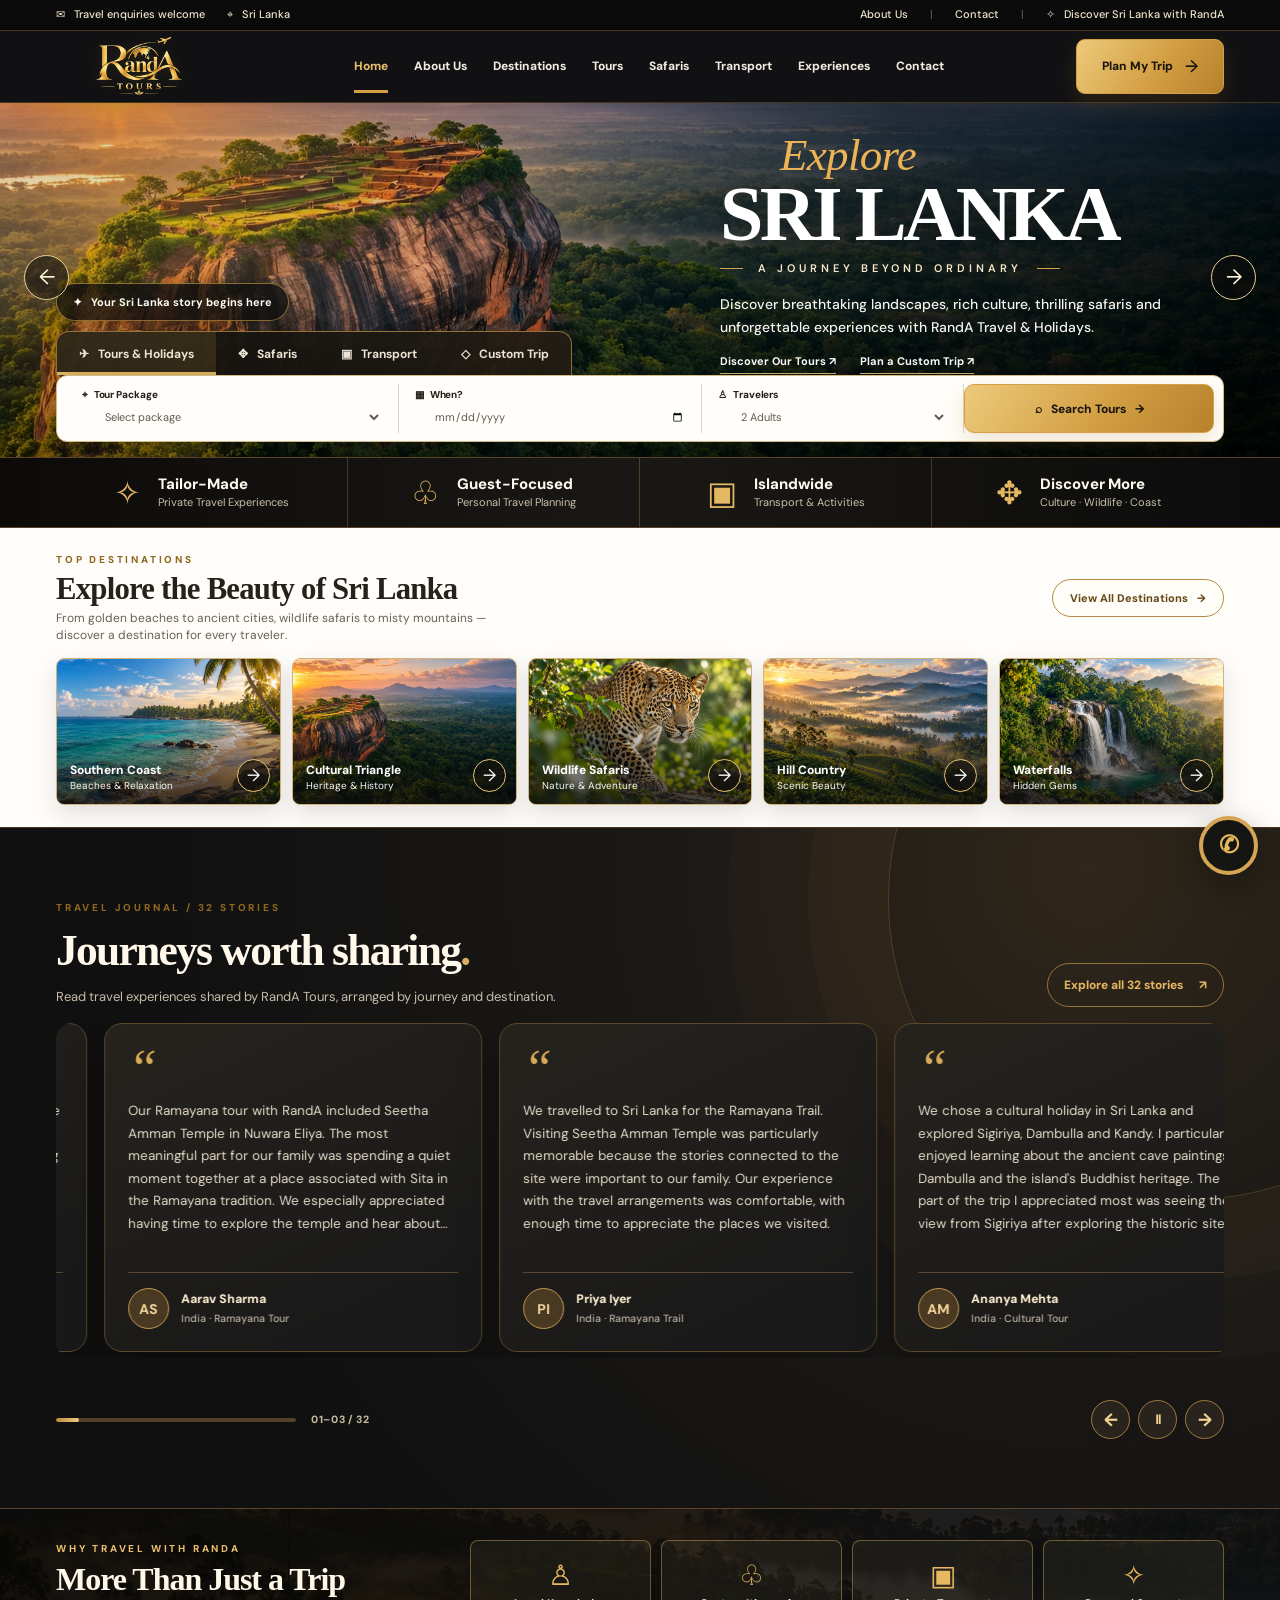
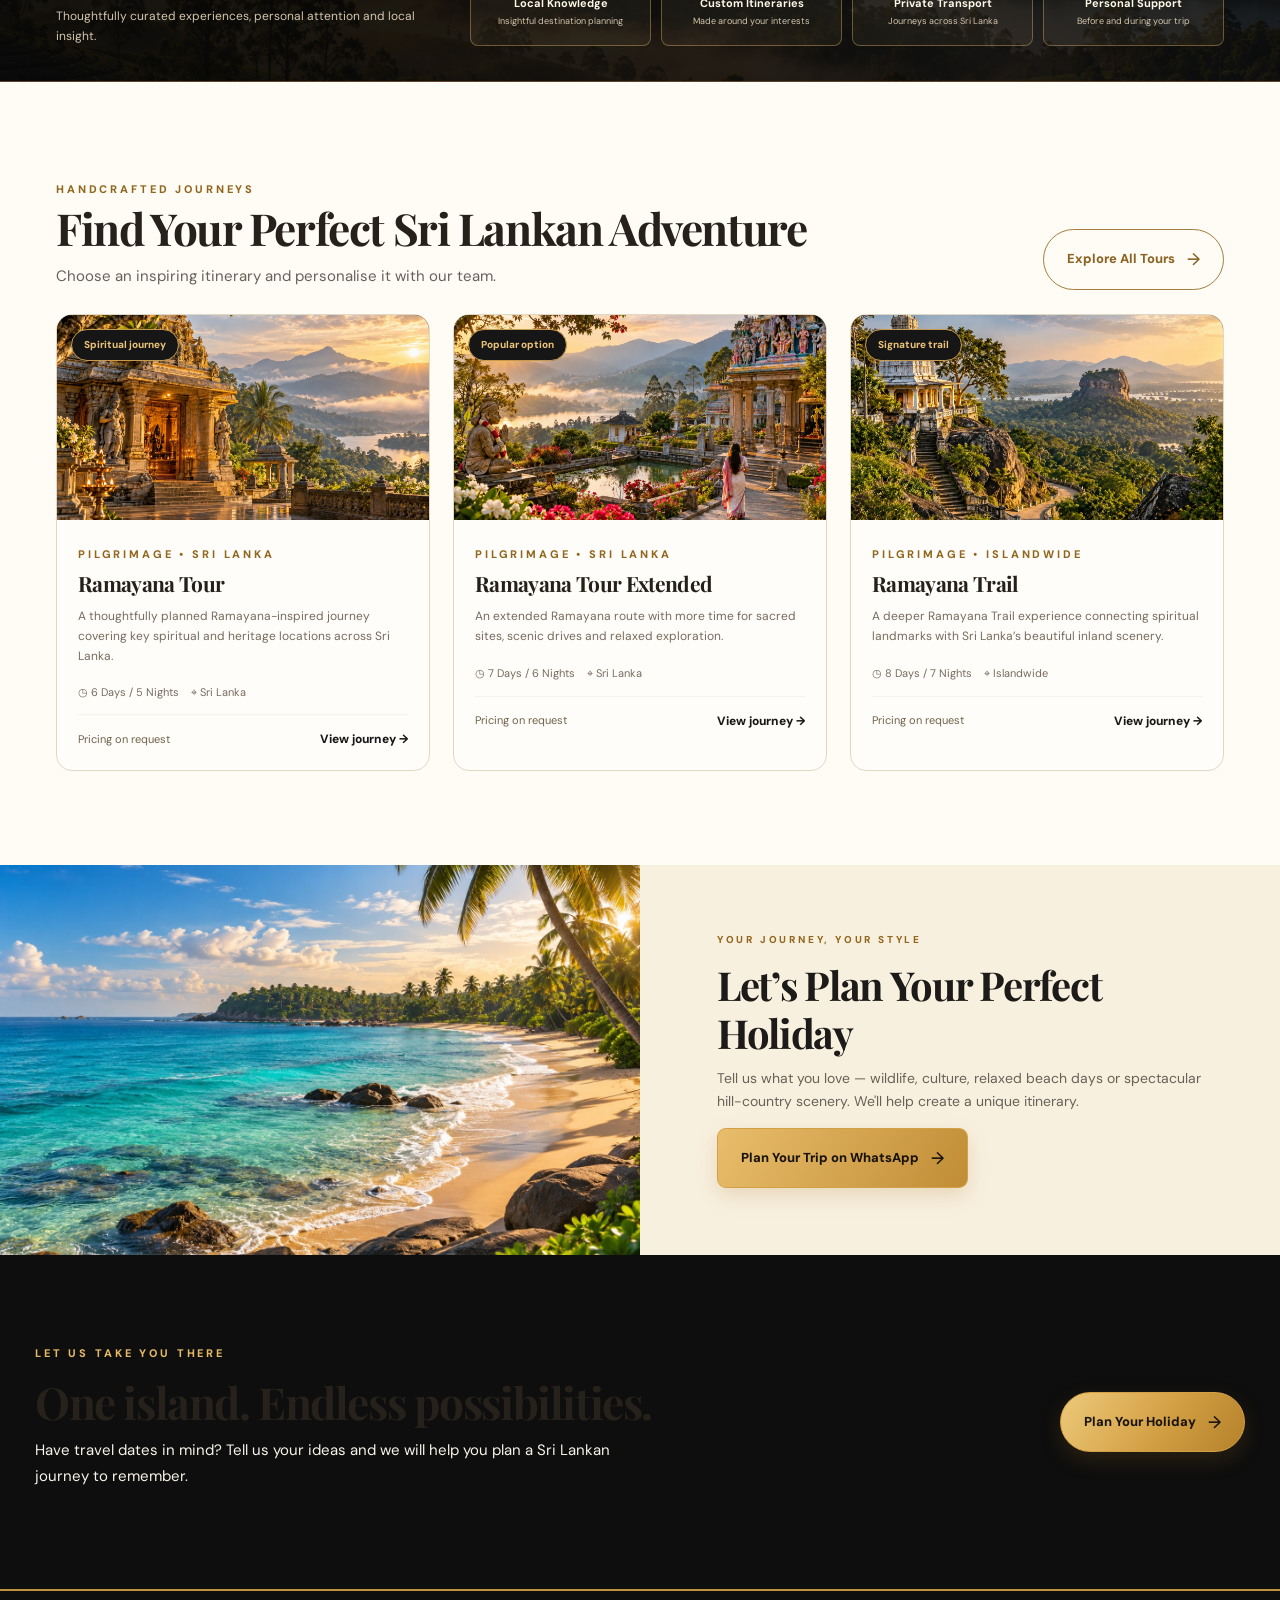
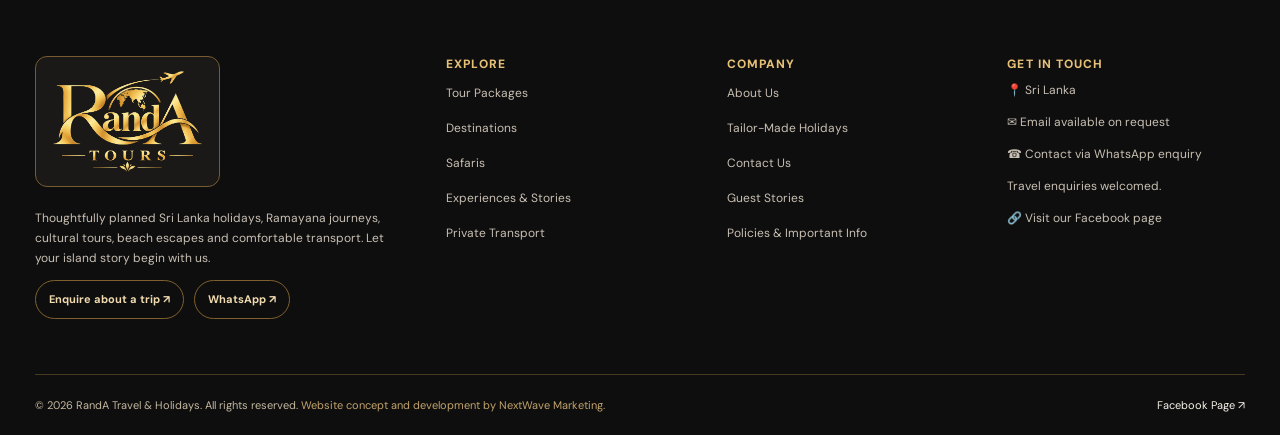
==== commit 959b3483: "Add files via upload" ====
--- a/index.html
+++ b/index.html
@@ -1,2 +1,2 @@
 <!doctype html>
-<html lang="en"><head><meta charset="UTF-8"><meta name="viewport" content="width=device-width, initial-scale=1"><meta name="description" content="Explore tailor-made Sri Lanka holidays, wildlife safaris, private tours and transport with RandA Travel & Holidays."><meta name="theme-color" content="#111113"><meta property="og:title" content="Luxury Sri Lanka Tours, Safaris & Private Travel | RandA Travel & Holidays"><meta property="og:description" content="Explore tailor-made Sri Lanka holidays, wildlife safaris, private tours and transport with RandA Travel & Holidays."><meta property="og:type" content="website"><meta property="og:image" content="assets/images/hero.webp"><title>Luxury Sri Lanka Tours, Safaris & Private Travel | RandA Travel & Holidays</title><link rel="icon" href="assets/images/favicon.png" type="image/png"><link rel="preload" href="assets/images/hero.webp" as="image"><link rel="stylesheet" href="assets/css/style.css"><link rel="stylesheet" href="assets/css/reference.css"><link rel="stylesheet" href="assets/css/reviews-experiences.css"><link rel="stylesheet" href="assets/css/stories.css"><link rel="stylesheet" href="assets/css/black-gold.css"><link rel="stylesheet" href="assets/css/motion-studio.css"><script defer src="assets/js/config.js"></script><script defer src="assets/js/data.js"></script><script defer src="assets/js/reviews.js"></script><script defer src="assets/js/app.js"></script><script defer src="assets/js/motion-studio.js"></script></head><body data-page="home"><div id="site-header"></div><main id="main"></main><div id="site-footer"></div></body></html>+<html lang="en"><head><meta charset="UTF-8"><meta name="viewport" content="width=device-width, initial-scale=1"><meta name="description" content="Explore tailor-made Sri Lanka holidays, wildlife safaris, private tours and transport with RandA Travel & Holidays."><meta name="theme-color" content="#111113"><meta property="og:title" content="Luxury Sri Lanka Tours, Safaris & Private Travel | RandA Travel & Holidays"><meta property="og:description" content="Explore tailor-made Sri Lanka holidays, wildlife safaris, private tours and transport with RandA Travel & Holidays."><meta property="og:type" content="website"><meta property="og:image" content="assets/images/hero.webp"><title>Luxury Sri Lanka Tours, Safaris & Private Travel | RandA Travel & Holidays</title><link rel="icon" href="assets/images/favicon.png" type="image/png"><link rel="preload" href="assets/images/hero.webp" as="image"><link rel="stylesheet" href="assets/css/style.css"><link rel="stylesheet" href="assets/css/reference.css"><link rel="stylesheet" href="assets/css/reviews-experiences.css"><link rel="stylesheet" href="assets/css/stories.css"><link rel="stylesheet" href="assets/css/black-gold.css"><link rel="stylesheet" href="assets/css/motion-studio.css"><link rel="stylesheet" href="assets/css/reviews-carousel-filters.css"><script defer src="assets/js/config.js"></script><script defer src="assets/js/data.js"></script><script defer src="assets/js/reviews.js"></script><script defer src="assets/js/app.js"></script><script defer src="assets/js/motion-studio.js"></script></head><body data-page="home"><div id="site-header"></div><main id="main"></main><div id="site-footer"></div></body></html>
--- a/assets/css/black-gold.css
+++ b/assets/css/black-gold.css
@@ -181,3 +181,10 @@
  .ref-hero::after{background:linear-gradient(90deg,rgba(0,0,0,.76),rgba(0,0,0,.36)),linear-gradient(0deg,rgba(0,0,0,.36),transparent 64%)!important}
 }
 @media(prefers-reduced-motion:reduce){*,*::before,*::after{scroll-behavior:auto!important}}
+
+/* Customer-provided star rating; no ratings are inferred for other reviews. */
+.story-top .story-rating{display:inline-flex;align-items:center;gap:0;font:700 17px/1.2 Georgia,serif;letter-spacing:2px;white-space:nowrap;margin-left:auto;padding-top:2px}
+.story-rating-filled{color:#d9ad61}
+.story-rating-empty{color:#857a6b}
+.exp-review-grid .story-rating-empty{color:#a69a87}
+@media(max-width:480px){.story-top .story-rating{font-size:15px;letter-spacing:1px}}
--- a/assets/css/reviews-carousel-filters.css
+++ b/assets/css/reviews-carousel-filters.css
@@ -0,0 +1,11 @@
+/* RandA 2026: compact sentiment filters + continuous rightward homepage story motion. */
+.exp-sentiment-list{display:flex;align-items:center;flex-wrap:wrap;gap:8px;padding:15px 0 3px}
+.exp-sentiment-list .exp-chip{white-space:nowrap;min-width:0}
+.exp-sentiment-list .exp-chip.active{box-shadow:0 3px 11px rgba(193,140,52,.16)}
+.stories-stage{position:relative;overflow:hidden;min-height:326px;touch-action:pan-y}
+.stories-track.stories-marquee,.upgraded-stories .stories-track.stories-marquee{display:flex!important;flex-wrap:nowrap!important;align-items:stretch!important;gap:0!important;width:max-content;max-width:none;will-change:transform;animation:none!important;}
+.stories-marquee-group{display:flex!important;align-items:stretch;flex:0 0 auto;gap:17px;padding-right:17px;}
+.stories-marquee-group .story-card-home{flex:0 0 var(--story-card-width,360px);width:var(--story-card-width,360px);min-width:0;max-width:none;animation:none!important;}
+.stories-marquee-group .story-card-home:hover{transform:translateY(-3px)}
+@media(max-width:700px){.stories-stage{min-height:304px}.exp-sentiment-list{padding-top:13px;gap:7px}.exp-sentiment-list .exp-chip{padding:9px 12px}}
+@media(prefers-reduced-motion:reduce){.stories-track.stories-marquee{will-change:auto;}.stories-marquee-group .story-card-home{transition:none!important;}}
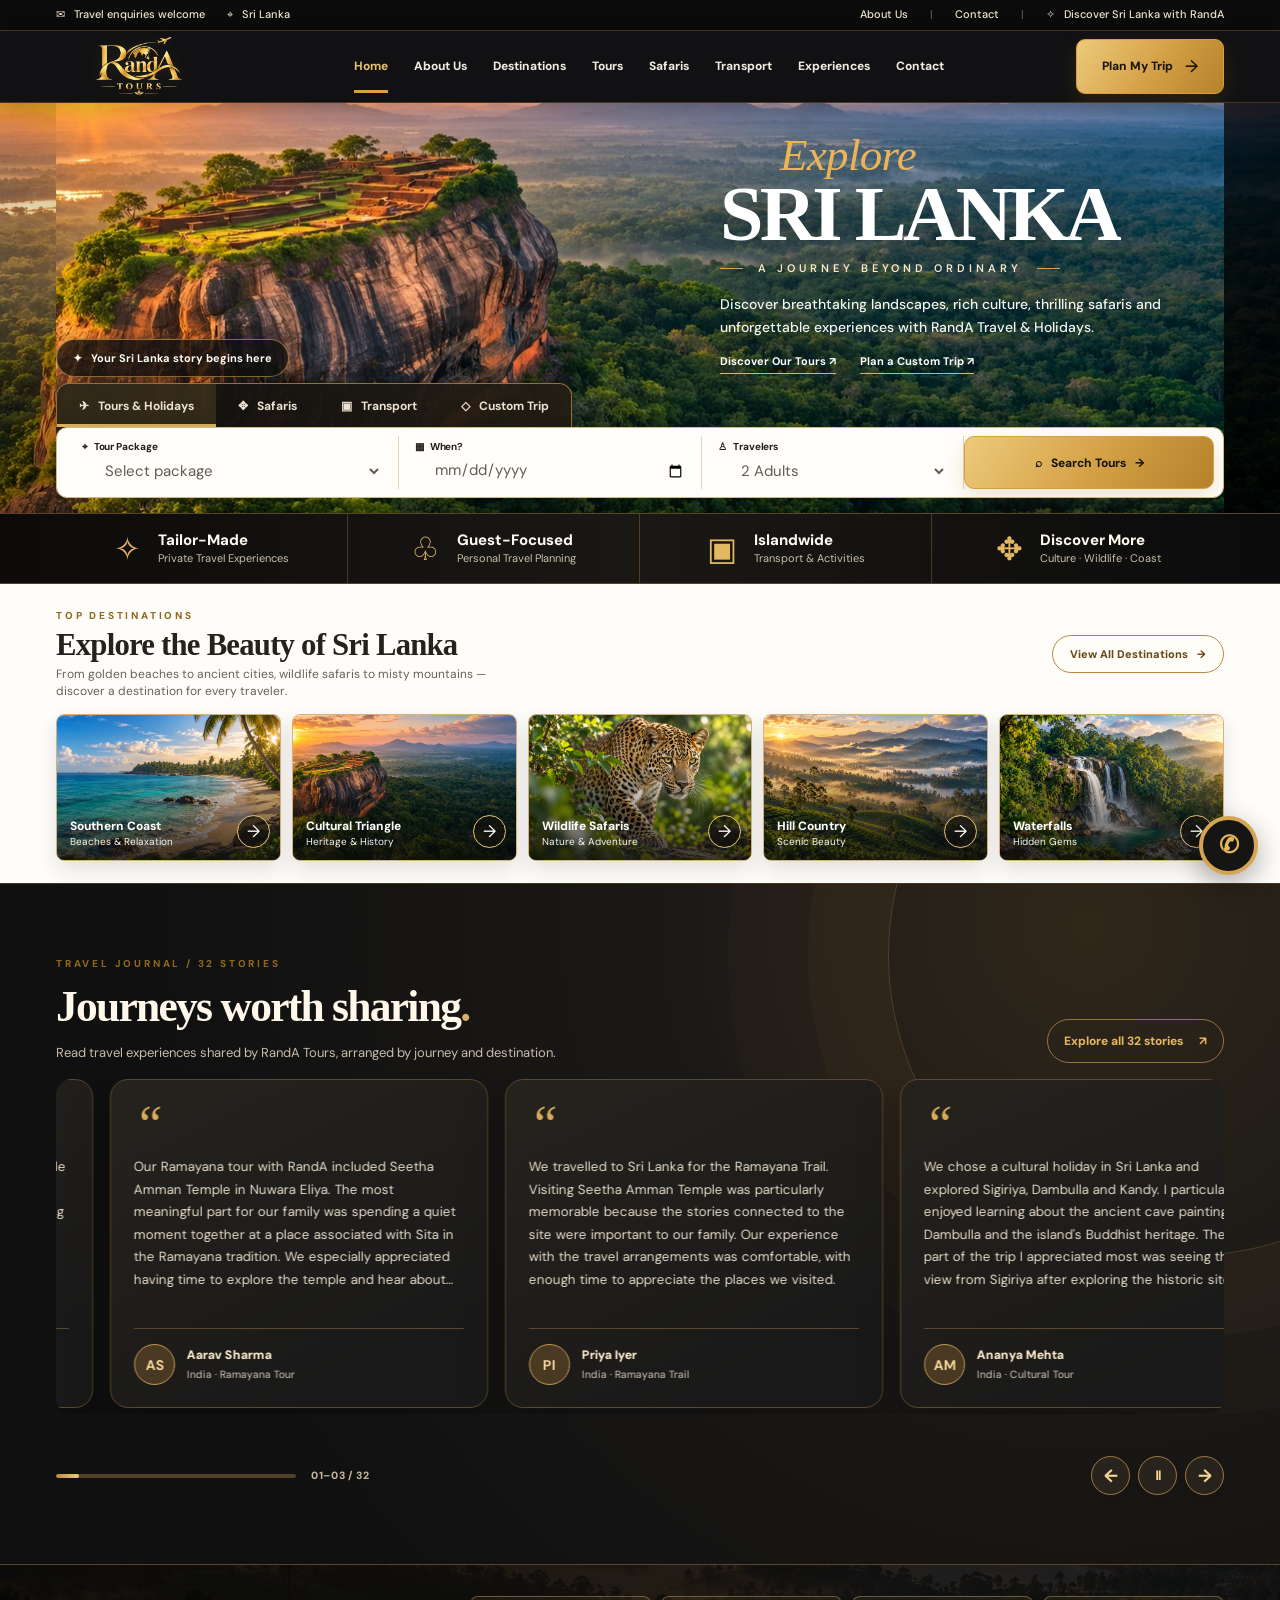
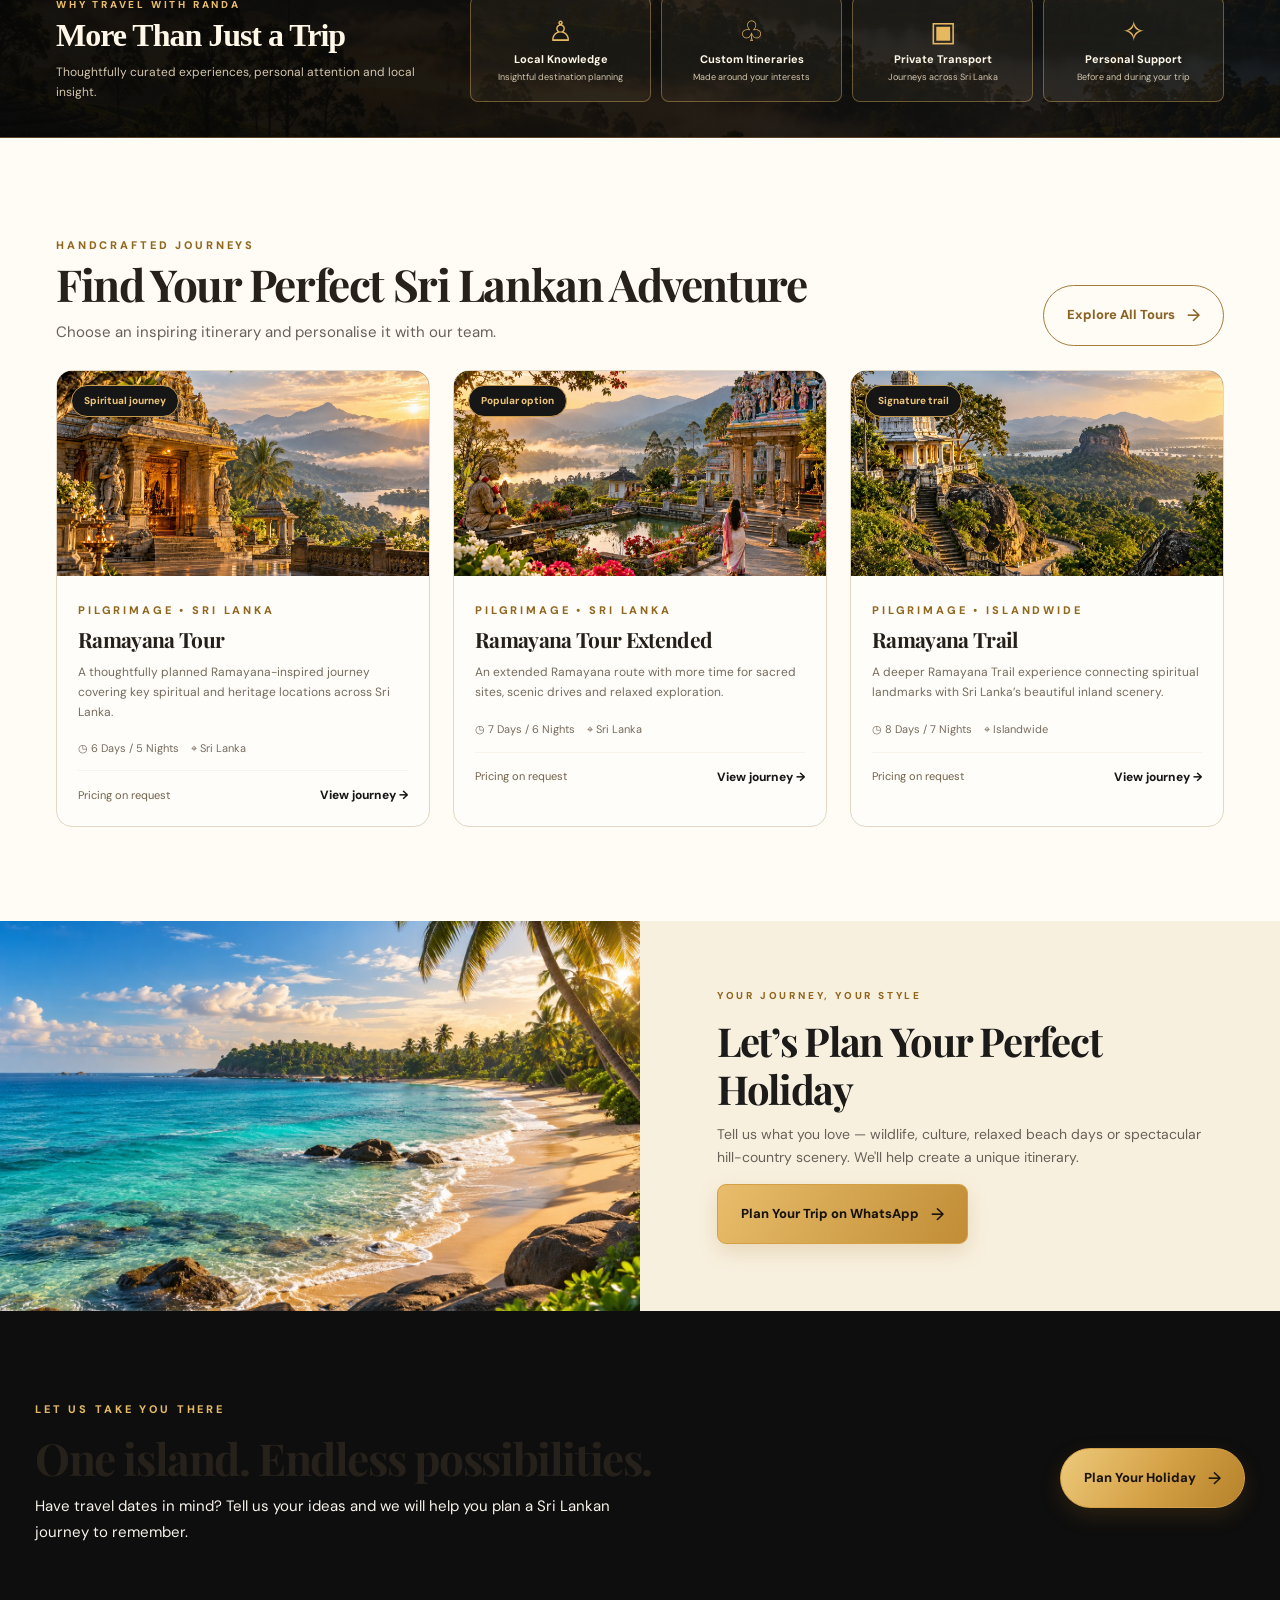
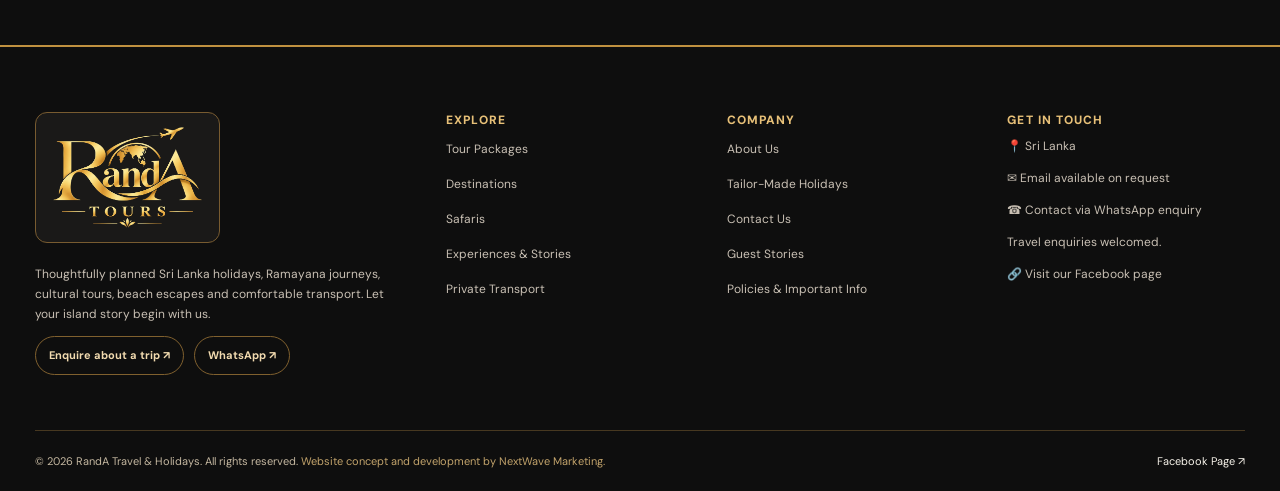
==== commit bfe2b1fb: "Add files via upload" ====
--- a/index.html
+++ b/index.html
@@ -1,2 +1,2 @@
 <!doctype html>
-<html lang="en"><head><meta charset="UTF-8"><meta name="viewport" content="width=device-width, initial-scale=1"><meta name="description" content="Explore tailor-made Sri Lanka holidays, wildlife safaris, private tours and transport with RandA Travel & Holidays."><meta name="theme-color" content="#111113"><meta property="og:title" content="Luxury Sri Lanka Tours, Safaris & Private Travel | RandA Travel & Holidays"><meta property="og:description" content="Explore tailor-made Sri Lanka holidays, wildlife safaris, private tours and transport with RandA Travel & Holidays."><meta property="og:type" content="website"><meta property="og:image" content="assets/images/hero.webp"><title>Luxury Sri Lanka Tours, Safaris & Private Travel | RandA Travel & Holidays</title><link rel="icon" href="assets/images/favicon.png" type="image/png"><link rel="preload" href="assets/images/hero.webp" as="image"><link rel="stylesheet" href="assets/css/style.css"><link rel="stylesheet" href="assets/css/reference.css"><link rel="stylesheet" href="assets/css/reviews-experiences.css"><link rel="stylesheet" href="assets/css/stories.css"><link rel="stylesheet" href="assets/css/black-gold.css"><link rel="stylesheet" href="assets/css/motion-studio.css"><link rel="stylesheet" href="assets/css/reviews-carousel-filters.css"><script defer src="assets/js/config.js"></script><script defer src="assets/js/data.js"></script><script defer src="assets/js/reviews.js"></script><script defer src="assets/js/app.js"></script><script defer src="assets/js/motion-studio.js"></script></head><body data-page="home"><div id="site-header"></div><main id="main"></main><div id="site-footer"></div></body></html>+<html lang="en"><head><meta charset="UTF-8"><meta name="viewport" content="width=device-width, initial-scale=1"><meta name="description" content="Explore tailor-made Sri Lanka holidays, wildlife safaris, private tours and transport with RandA Travel & Holidays."><meta name="theme-color" content="#111113"><meta property="og:title" content="Luxury Sri Lanka Tours, Safaris & Private Travel | RandA Travel & Holidays"><meta property="og:description" content="Explore tailor-made Sri Lanka holidays, wildlife safaris, private tours and transport with RandA Travel & Holidays."><meta property="og:type" content="website"><meta property="og:image" content="assets/images/hero.webp"><title>Luxury Sri Lanka Tours, Safaris & Private Travel | RandA Travel & Holidays</title><link rel="icon" href="assets/images/favicon.png" type="image/png"><link rel="preload" href="assets/images/hero-reference.webp" as="image"><link rel="stylesheet" href="assets/css/style.css"><link rel="stylesheet" href="assets/css/reference.css"><link rel="stylesheet" href="assets/css/reviews-experiences.css"><link rel="stylesheet" href="assets/css/stories.css"><link rel="stylesheet" href="assets/css/black-gold.css"><link rel="stylesheet" href="assets/css/motion-studio.css"><link rel="stylesheet" href="assets/css/reviews-carousel-filters.css"><link rel="stylesheet" href="assets/css/hero-mobile-polish.css"><script defer src="assets/js/config.js"></script><script defer src="assets/js/data.js"></script><script defer src="assets/js/reviews.js"></script><script defer src="assets/js/app.js"></script><script defer src="assets/js/motion-studio.js"></script><script defer src="assets/js/hero-refinement.js"></script></head><body data-page="home"><div id="site-header"></div><main id="main"></main><div id="site-footer"></div></body></html>
--- a/assets/css/hero-mobile-polish.css
+++ b/assets/css/hero-mobile-polish.css
@@ -0,0 +1,85 @@
+/* RandA mobile hero improvements | premium Black & Gold theme preserved */
+/* True cross-fade between separate background layers; no arrow controls in the DOM. */
+.ref-hero{background-color:#111113;background-image:url('../images/hero-reference.webp');}
+@media(min-width:761px){.ref-hero{height:410px!important}}
+.ref-hero .randa-hero-slides{position:absolute;inset:0;z-index:0;pointer-events:none;overflow:hidden}
+.ref-hero .randa-slide{position:absolute;inset:-2%;background-position:center 46%;background-size:cover;background-repeat:no-repeat;opacity:0;transform:scale(1.045);transition:opacity 1.65s ease-in-out;will-change:opacity;}
+.ref-hero .randa-slide.randa-slide-active{opacity:1;animation:randaHeroBreath 10s ease-in-out forwards}
+@keyframes randaHeroBreath{from{transform:scale(1.045)}to{transform:scale(1.10)}}
+.ref-hero::before{z-index:1!important;pointer-events:none;animation:none!important;opacity:.6;}
+.ref-hero::after{z-index:1!important;pointer-events:none;}
+.ref-hero .ref-hero-inner{z-index:3}
+.ref-hero>.ref-container:last-child{z-index:5}
+/* Redundant old arrows hidden as an additional fallback for cached markup. */
+.ref-slide-prev,.ref-slide-next{display:none!important}
+/* Visible focus and responsive controls */
+.ref-tab:focus-visible,.ref-search-submit:focus-visible,.ref-hero-link:focus-visible{outline:3px solid #f1bd63;outline-offset:3px}
+.ref-hero-link{transition:color .22s ease,border-color .22s ease,transform .25s ease}
+.ref-hero-link:hover{color:#f3c979;transform:translateY(-2px)}
+.ref-field select,.ref-field input{font-size:max(12px,1em);min-height:30px}
+.ref-search-submit{min-height:42px}
+/* On medium-size tablets, avoid cramped hero layout and menu overlap. */
+@media(min-width:761px) and (max-width:1090px){
+ .ref-hero-copy{width:min(470px,58vw);margin-right:6px}
+ .ref-hero-copy h1{font-size:clamp(54px,7.5vw,84px)}
+ .ref-hero .ref-container:last-child{width:calc(100% - 52px)}
+ .ref-search-tabs .ref-tab{padding:0 15px}
+}
+/* MOBILE: natural-height hero prevents controls, headings, and search card intersecting. */
+@media(max-width:760px){
+ .ref-hero{height:auto!important;min-height:0!important;padding-bottom:22px;overflow:hidden}
+ .ref-hero .ref-container.ref-hero-inner{height:auto!important;min-height:0!important;width:calc(100% - 34px);display:block;position:relative;}
+ .ref-hero .ref-hero-main{display:flex!important;flex-direction:column;align-items:stretch!important;justify-content:flex-start!important;height:auto!important;min-height:0!important;}
+ .ref-hero .ref-hero-copy{width:100%!important;margin:0!important;padding:42px 6px 0!important;max-width:540px}
+ .ref-hero-copy .ref-script{margin-left:18px!important;font-size:clamp(31px,8vw,41px)!important}
+ .ref-hero-copy h1{font-size:clamp(39px,10.5vw,72px)!important;line-height:1.06;letter-spacing:-.035em;white-space:nowrap!important;max-width:100%}
+ .ref-hairline{white-space:normal!important;gap:9px!important;letter-spacing:.18em!important;font-size:clamp(8px,2.15vw,11px)!important;line-height:1.5;margin:5px 0 13px!important}
+ .ref-hairline:before,.ref-hairline:after{width:16px;min-width:13px}
+ .ref-hero-copy p{font-size:clamp(13px,3.45vw,15px)!important;line-height:1.65!important;max-width:480px;margin:0 0 16px!important}
+ .ref-hero-actions{display:flex;gap:16px;flex-wrap:wrap;align-items:center}
+ .ref-hero-actions .ref-hero-link{display:inline-flex;align-items:center;font-size:12px;min-height:33px;line-height:1.4}
+ .ref-hero-badge{position:static!important;inset:auto!important;align-self:flex-start;max-width:100%;margin:18px 0 16px 6px;display:inline-flex;align-items:center;padding:10px 14px;font-size:11px;white-space:normal}
+ .ref-hero>.ref-container:last-child{position:relative!important;inset:auto!important;left:auto!important;bottom:auto!important;transform:none!important;width:calc(100% - 28px)!important;margin:0 auto;}
+ .ref-search-dock{padding-top:0!important;position:relative;width:100%}
+ .ref-search-tabs{position:relative!important;inset:auto!important;display:grid!important;grid-template-columns:repeat(2,minmax(0,1fr))!important;align-items:stretch!important;height:auto!important;overflow:hidden!important;width:100%!important;border-radius:15px 15px 0 0!important;box-shadow:0 6px 20px rgba(0,0,0,.21)}
+ .ref-tab{height:43px!important;width:100%;min-width:0!important;display:flex;align-items:center;justify-content:center;text-align:center;font-size:10px!important;white-space:normal!important;line-height:1.25;padding:5px 6px!important;letter-spacing:0}
+ .ref-tab:nth-child(odd){border-right:1px solid rgba(235,192,110,.24)}
+ .ref-tab:nth-child(-n+2){border-bottom:1px solid rgba(235,192,110,.24)}
+ .ref-search-panel{border-radius:0 0 15px 15px!important;grid-template-columns:repeat(2,minmax(0,1fr))!important;gap:0!important;padding:10px 11px 12px!important;min-height:0;box-shadow:0 14px 28px rgba(0,0,0,.27)!important;}
+ .ref-field{min-width:0;min-height:64px;padding:10px 9px!important;justify-content:center;gap:5px;border:0!important;border-bottom:1px solid #e7d9bd!important}
+ .ref-field:nth-child(1){border-right:1px solid #e7d9bd!important}
+ .ref-field:nth-child(2){border-right:0!important}
+ .ref-field:nth-child(3){grid-column:1/-1;padding-top:12px!important;padding-bottom:10px!important}
+ .ref-field label{font-size:11px!important;line-height:1.3!important;color:#30271a;}
+ .ref-field select,.ref-field input{font-size:13px!important;height:32px;min-height:32px;padding:3px 4px!important;max-width:100%;width:100%;color:#65583d}
+ .ref-search-submit{grid-column:1/-1!important;min-height:51px!important;margin-top:10px;border-radius:10px!important;font-size:14px!important;font-weight:800;}
+ .ref-hero .randa-slide{background-position:45% center}
+ .ref-hero:after{background:linear-gradient(100deg,rgba(0,0,0,.7),rgba(0,0,0,.28)),linear-gradient(0deg,rgba(0,0,0,.35),transparent 60%)!important}
+ /* Floating WhatsApp control must not cover the search button while it is visible. */
+ .wa-circle{width:51px!important;height:51px!important;right:12px!important;bottom:calc(16px + env(safe-area-inset-bottom,0px))!important;transition:opacity .22s ease,transform .22s ease,box-shadow .24s ease!important}
+ body.randa-search-button-visible .wa-circle{opacity:0!important;transform:translateY(12px) scale(.88)!important;pointer-events:none!important;}
+}
+@media(max-width:360px){
+ .ref-hero-copy h1{font-size:clamp(35px,10.25vw,40px)!important}
+ .ref-hero-actions{gap:12px}
+ .ref-hero-actions .ref-hero-link{font-size:11px}
+ .ref-hero .ref-hero-copy{padding-top:34px!important}
+ .ref-hero-badge{font-size:10px}
+ .ref-tab{font-size:9.5px!important}
+}
+@media(prefers-reduced-motion:reduce){
+ .ref-hero .randa-slide,.ref-hero .randa-slide.randa-slide-active{transition:none!important;animation:none!important;transform:none!important;will-change:auto!important}
+ .ref-hero-link,.wa-circle{transition:none!important}
+}
+/* Tablet navigation fix: 8 desktop links do not fit at 768–940px. */
+@media(min-width:761px) and (max-width:940px){
+ .top-strip{display:none!important}
+ .header .container{width:calc(100% - 34px)!important;min-height:70px;}
+ .header .head-actions .btn.goldbtn{display:none!important}
+ .header .nav-toggle{display:block!important}
+ .header .main-nav{position:absolute!important;top:70px!important;left:0!important;right:0!important;display:none!important;flex-direction:column!important;align-items:stretch!important;gap:0!important;padding:12px 22px 22px!important;background:#141414!important;border-top:1px solid #4b3920!important;box-shadow:0 18px 30px rgba(0,0,0,.25)!important}
+ .header .main-nav.open{display:flex!important}
+ .header .main-nav a{font-size:14px!important;padding:11px!important;border-bottom:1px solid #382c1e!important;color:#f7eee2!important}
+ .header .main-nav a.active,.header .main-nav a:hover{color:#eac675!important}
+ .header .main-nav a.active::after{display:none!important}
+}
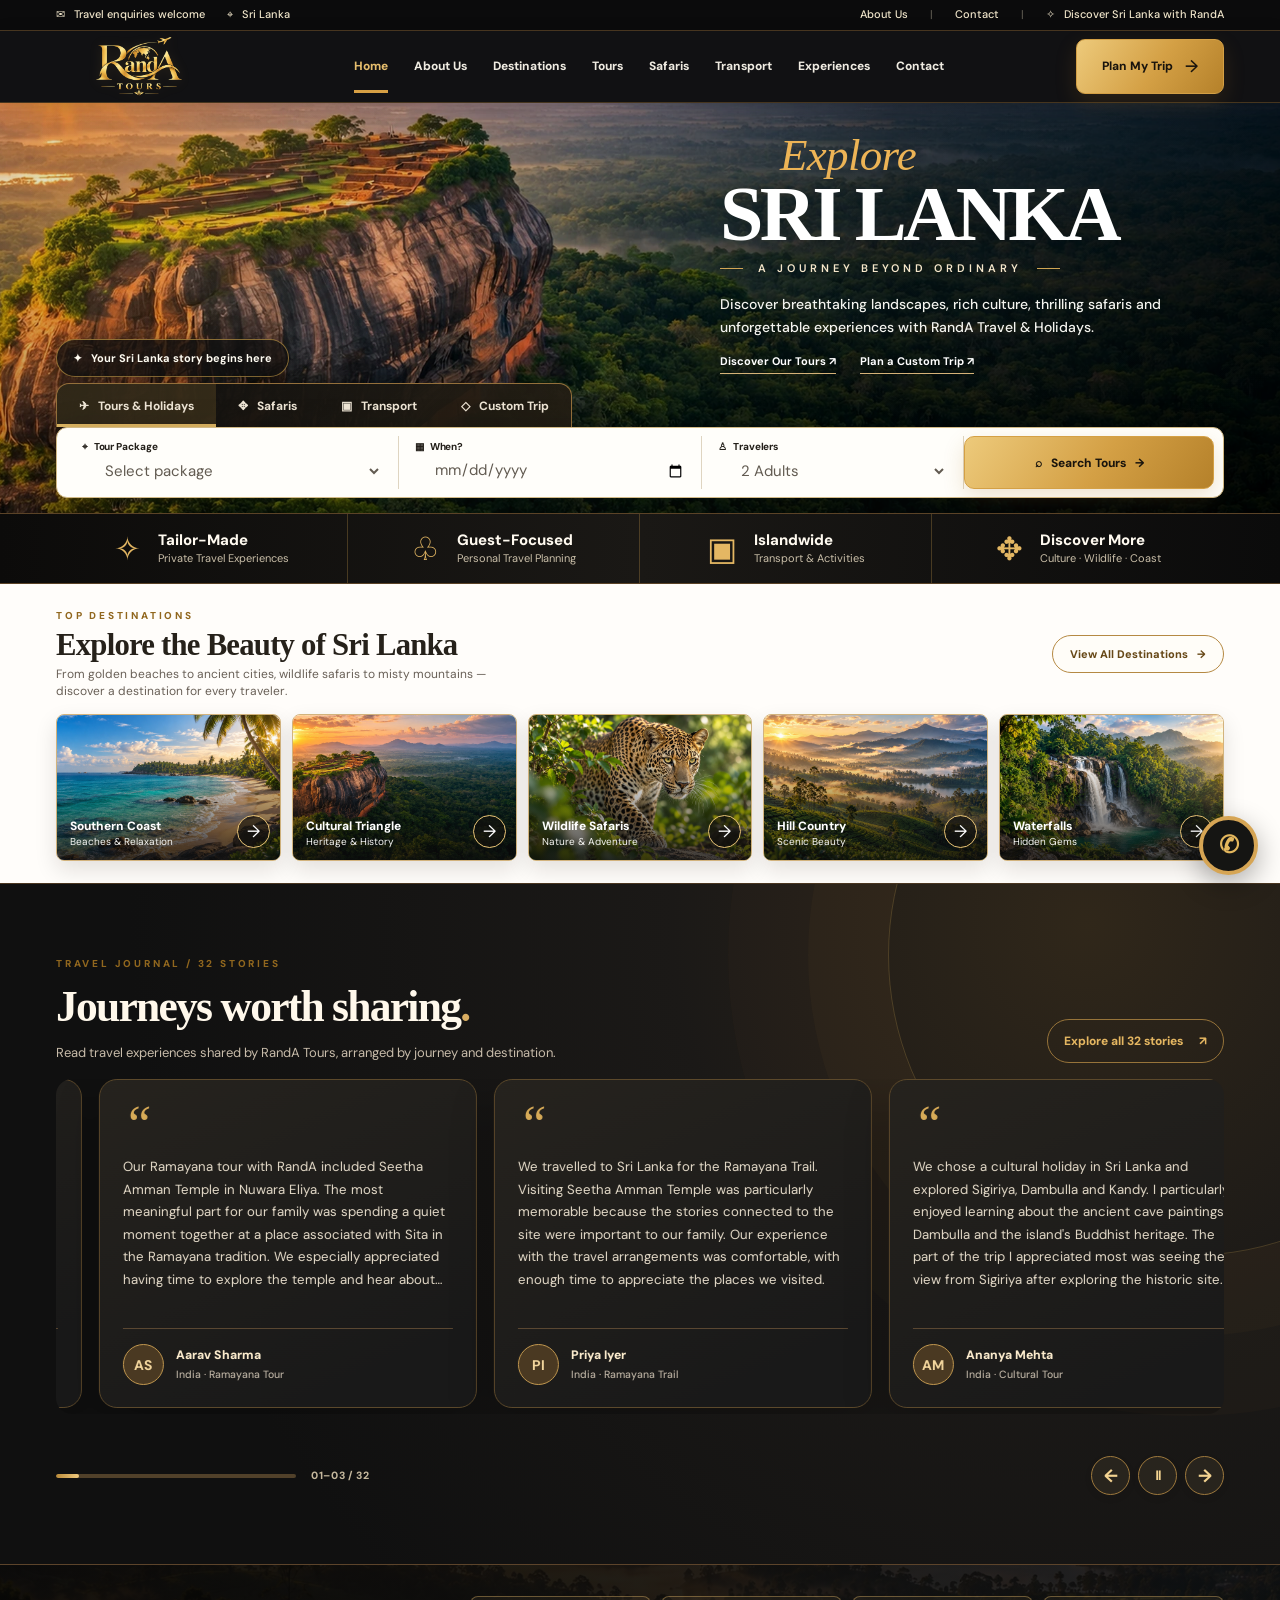
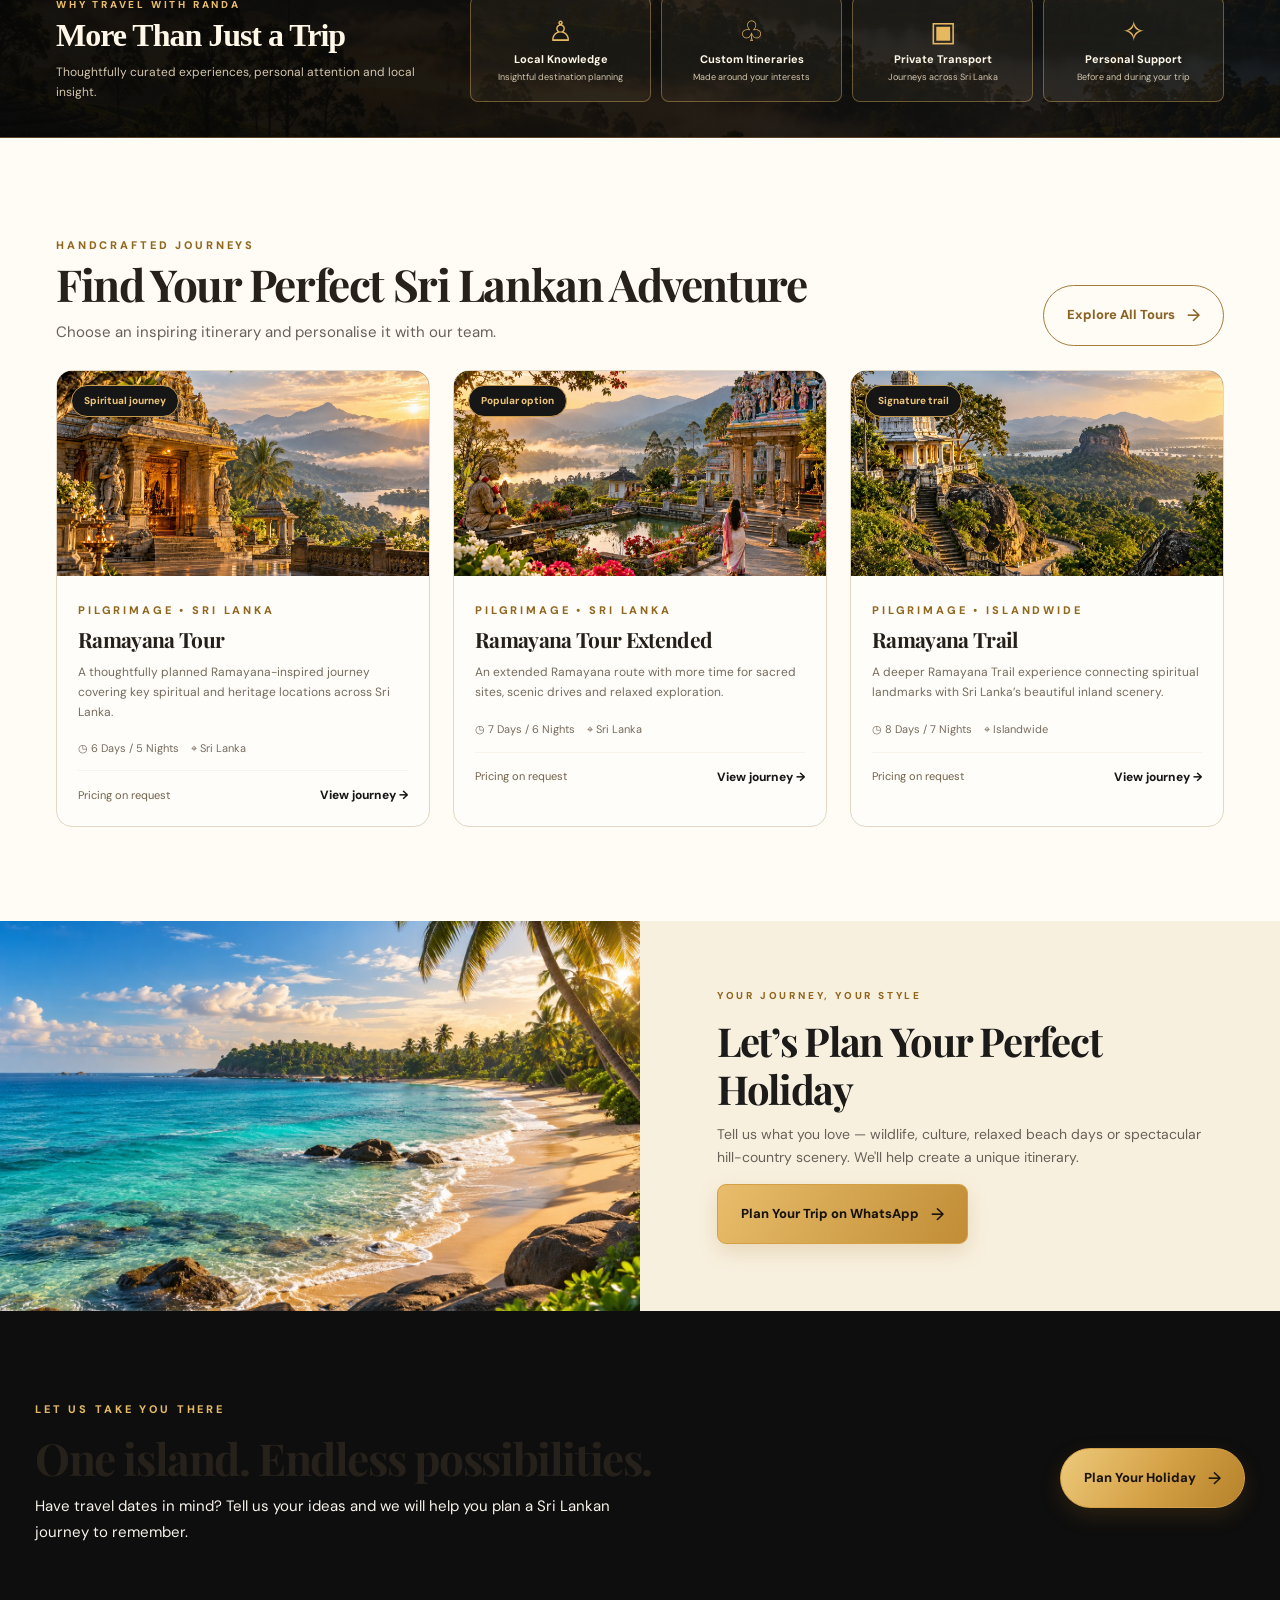
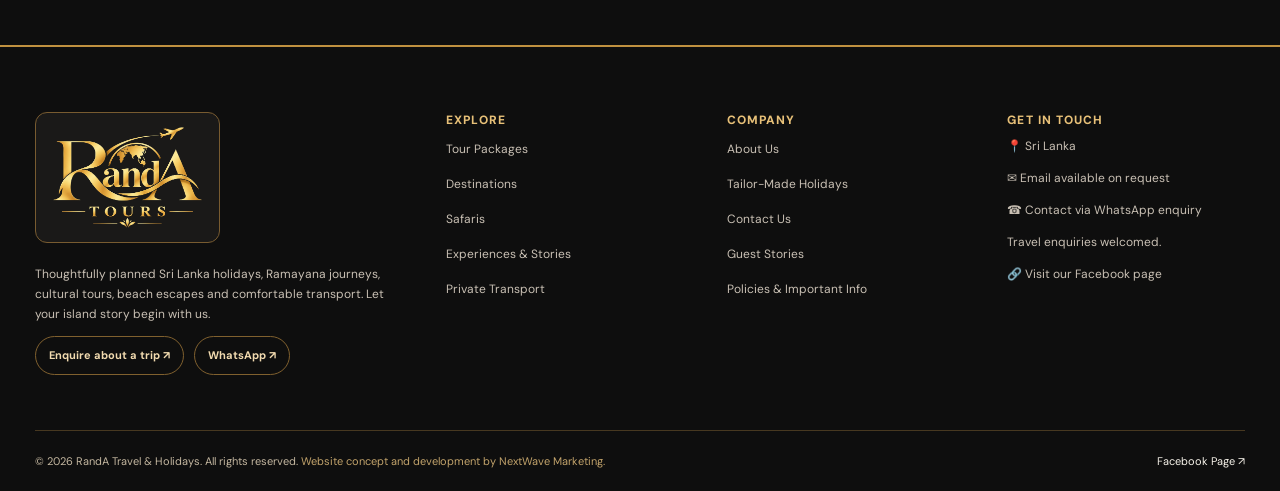
==== commit 8f9eb523: "Add files via upload" ====
--- a/index.html
+++ b/index.html
@@ -1,2 +1,2 @@
 <!doctype html>
-<html lang="en"><head><meta charset="UTF-8"><meta name="viewport" content="width=device-width, initial-scale=1"><meta name="description" content="Explore tailor-made Sri Lanka holidays, wildlife safaris, private tours and transport with RandA Travel & Holidays."><meta name="theme-color" content="#111113"><meta property="og:title" content="Luxury Sri Lanka Tours, Safaris & Private Travel | RandA Travel & Holidays"><meta property="og:description" content="Explore tailor-made Sri Lanka holidays, wildlife safaris, private tours and transport with RandA Travel & Holidays."><meta property="og:type" content="website"><meta property="og:image" content="assets/images/hero.webp"><title>Luxury Sri Lanka Tours, Safaris & Private Travel | RandA Travel & Holidays</title><link rel="icon" href="assets/images/favicon.png" type="image/png"><link rel="preload" href="assets/images/hero-reference.webp" as="image"><link rel="stylesheet" href="assets/css/style.css"><link rel="stylesheet" href="assets/css/reference.css"><link rel="stylesheet" href="assets/css/reviews-experiences.css"><link rel="stylesheet" href="assets/css/stories.css"><link rel="stylesheet" href="assets/css/black-gold.css"><link rel="stylesheet" href="assets/css/motion-studio.css"><link rel="stylesheet" href="assets/css/reviews-carousel-filters.css"><link rel="stylesheet" href="assets/css/hero-mobile-polish.css"><script defer src="assets/js/config.js"></script><script defer src="assets/js/data.js"></script><script defer src="assets/js/reviews.js"></script><script defer src="assets/js/app.js"></script><script defer src="assets/js/motion-studio.js"></script><script defer src="assets/js/hero-refinement.js"></script></head><body data-page="home"><div id="site-header"></div><main id="main"></main><div id="site-footer"></div></body></html>+<html lang="en"><head><meta charset="UTF-8"><meta name="viewport" content="width=device-width, initial-scale=1"><meta name="description" content="Explore tailor-made Sri Lanka holidays, wildlife safaris, private tours and transport with RandA Travel & Holidays."><meta name="theme-color" content="#111113"><meta property="og:title" content="Luxury Sri Lanka Tours, Safaris & Private Travel | RandA Travel & Holidays"><meta property="og:description" content="Explore tailor-made Sri Lanka holidays, wildlife safaris, private tours and transport with RandA Travel & Holidays."><meta property="og:type" content="website"><meta property="og:image" content="assets/images/hero.webp"><title>Luxury Sri Lanka Tours, Safaris & Private Travel | RandA Travel & Holidays</title><link rel="icon" href="assets/images/favicon.png" type="image/png"><link rel="preload" href="assets/images/hero-reference.webp" as="image"><link rel="stylesheet" href="assets/css/style.css"><link rel="stylesheet" href="assets/css/reference.css"><link rel="stylesheet" href="assets/css/reviews-experiences.css"><link rel="stylesheet" href="assets/css/stories.css"><link rel="stylesheet" href="assets/css/black-gold.css"><link rel="stylesheet" href="assets/css/motion-studio.css"><link rel="stylesheet" href="assets/css/reviews-carousel-filters.css"><link rel="stylesheet" href="assets/css/hero-mobile-polish.css?v=20261016-2"><script defer src="assets/js/config.js"></script><script defer src="assets/js/data.js"></script><script defer src="assets/js/reviews.js"></script><script defer src="assets/js/app.js"></script><script defer src="assets/js/motion-studio.js"></script><script defer src="assets/js/hero-refinement.js?v=20261016-2"></script></head><body data-page="home"><div id="site-header"></div><main id="main"></main><div id="site-footer"></div></body></html>
--- a/assets/css/hero-mobile-polish.css
+++ b/assets/css/hero-mobile-polish.css
@@ -83,3 +83,125 @@
  .header .main-nav a.active,.header .main-nav a:hover{color:#eac675!important}
  .header .main-nav a.active::after{display:none!important}
 }
+
+
+/* 16 Oct full-bleed fix: image layers are direct children of the hero section,
+   NOT inside the constrained .ref-container. The slide area now matches the
+   complete screen width at every viewport size. */
+.ref-hero {
+  position:relative;
+  isolation:isolate;
+  overflow:hidden;
+  background:#101014 url('../images/hero-reference.webp') center center / cover no-repeat;
+}
+.ref-hero > .randa-hero-slides {
+  position:absolute!important;
+  top:0!important;
+  left:0!important;
+  right:0!important;
+  bottom:0!important;
+  width:100%!important;
+  height:100%!important;
+  margin:0!important;
+  border:0!important;
+  border-radius:0!important;
+  overflow:hidden!important;
+  z-index:0!important;
+  pointer-events:none;
+}
+.ref-hero > .randa-hero-slides > .randa-slide {
+  position:absolute!important;
+  inset:0!important;
+  width:100%!important;
+  height:100%!important;
+  background-size:cover!important;
+  background-position:center center!important;
+  background-repeat:no-repeat!important;
+  border:0!important;
+  border-radius:0!important;
+  filter:none!important;
+  transform:scale(1.025);
+}
+/* The overlay is above both full-bleed slides, but below all readable copy. */
+.ref-hero::before,.ref-hero::after{z-index:1!important}
+.ref-hero > .ref-hero-inner{position:relative;z-index:3!important}
+.ref-hero > .ref-container:last-child{z-index:4!important}
+@media(max-width:760px) {
+  .ref-hero{background-position:center center!important}
+  .ref-hero > .randa-hero-slides > .randa-slide {
+    /* Cover naturally crops the wide photographs on tall mobile screens. */
+    background-position:center center!important;
+  }
+  /* Balanced gradient keeps the white text legible on bright beach scenes. */
+  .ref-hero::after{
+    background:linear-gradient(180deg,rgba(4,4,6,.69) 0%,rgba(4,4,6,.48) 35%,rgba(4,4,6,.34) 66%,rgba(4,4,6,.49) 100%)!important;
+  }
+  .ref-hero-copy h1,
+  .ref-hero-copy p,
+  .ref-hero-copy .ref-hairline,
+  .ref-hero-actions .ref-hero-link {
+    text-shadow:0 2px 13px rgba(0,0,0,.6);
+  }
+  .ref-hero-copy .ref-script {
+    text-shadow:0 2px 9px rgba(0,0,0,.42);
+  }
+}
+/* Keep layout stable on all viewport widths; don't let content push wide. */
+.ref-hero,.ref-hero .ref-container,.ref-hero .ref-hero-main,
+.ref-hero .ref-hero-copy,.ref-hero .ref-search-dock {max-width:100%;}
+@media(prefers-reduced-motion:reduce) {
+  .ref-hero > .randa-hero-slides > .randa-slide {
+    animation:none!important;transition:none!important;transform:none!important;
+  }
+}
+
+
+/* Desktop + mobile single-source full-bleed hero | 16 October 2026
+   Avoid exposing a second, mismatched image outside the slideshow layer.
+   Older JS may nest slides inside .ref-container; JS reparents them. */
+body[data-page="home"] .ref-hero {
+  width:100%;
+  max-width:none;
+  overflow:hidden;
+  background-color:#131316!important;
+  background-image:none!important;
+  background-size:cover!important;
+}
+body[data-page="home"] .ref-hero .randa-hero-slides,
+body[data-page="home"] .ref-hero > .randa-hero-slides {
+  position:absolute!important;
+  inset:0!important;
+  width:100%!important;
+  min-width:100%!important;
+  max-width:none!important;
+  height:100%!important;
+  margin:0!important;
+  padding:0!important;
+  transform:none!important;
+  overflow:hidden!important;
+  z-index:0!important;
+  pointer-events:none!important;
+}
+body[data-page="home"] .ref-hero .randa-hero-slides .randa-slide {
+  position:absolute!important;
+  top:0!important;right:0!important;bottom:0!important;left:0!important;
+  inset:0!important;
+  width:100%!important;
+  height:100%!important;
+  max-width:none!important;
+  background-position:center center!important;
+  background-size:cover!important;
+  background-repeat:no-repeat!important;
+  border:0!important;
+  border-radius:0!important;
+  opacity:0;
+  transition:opacity 1.7s cubic-bezier(.25,.1,.25,1)!important;
+}
+body[data-page="home"] .ref-hero .randa-hero-slides .randa-slide-active {opacity:1!important}
+body[data-page="home"] .ref-hero::before,
+body[data-page="home"] .ref-hero::after{pointer-events:none;z-index:1!important}
+body[data-page="home"] .ref-hero > .ref-hero-inner{position:relative;z-index:3!important}
+body[data-page="home"] .ref-hero > .ref-container:last-child{z-index:4!important}
+@media(prefers-reduced-motion:reduce){
+ body[data-page="home"] .ref-hero .randa-hero-slides .randa-slide{transition:none!important;animation:none!important;transform:none!important}
+}
